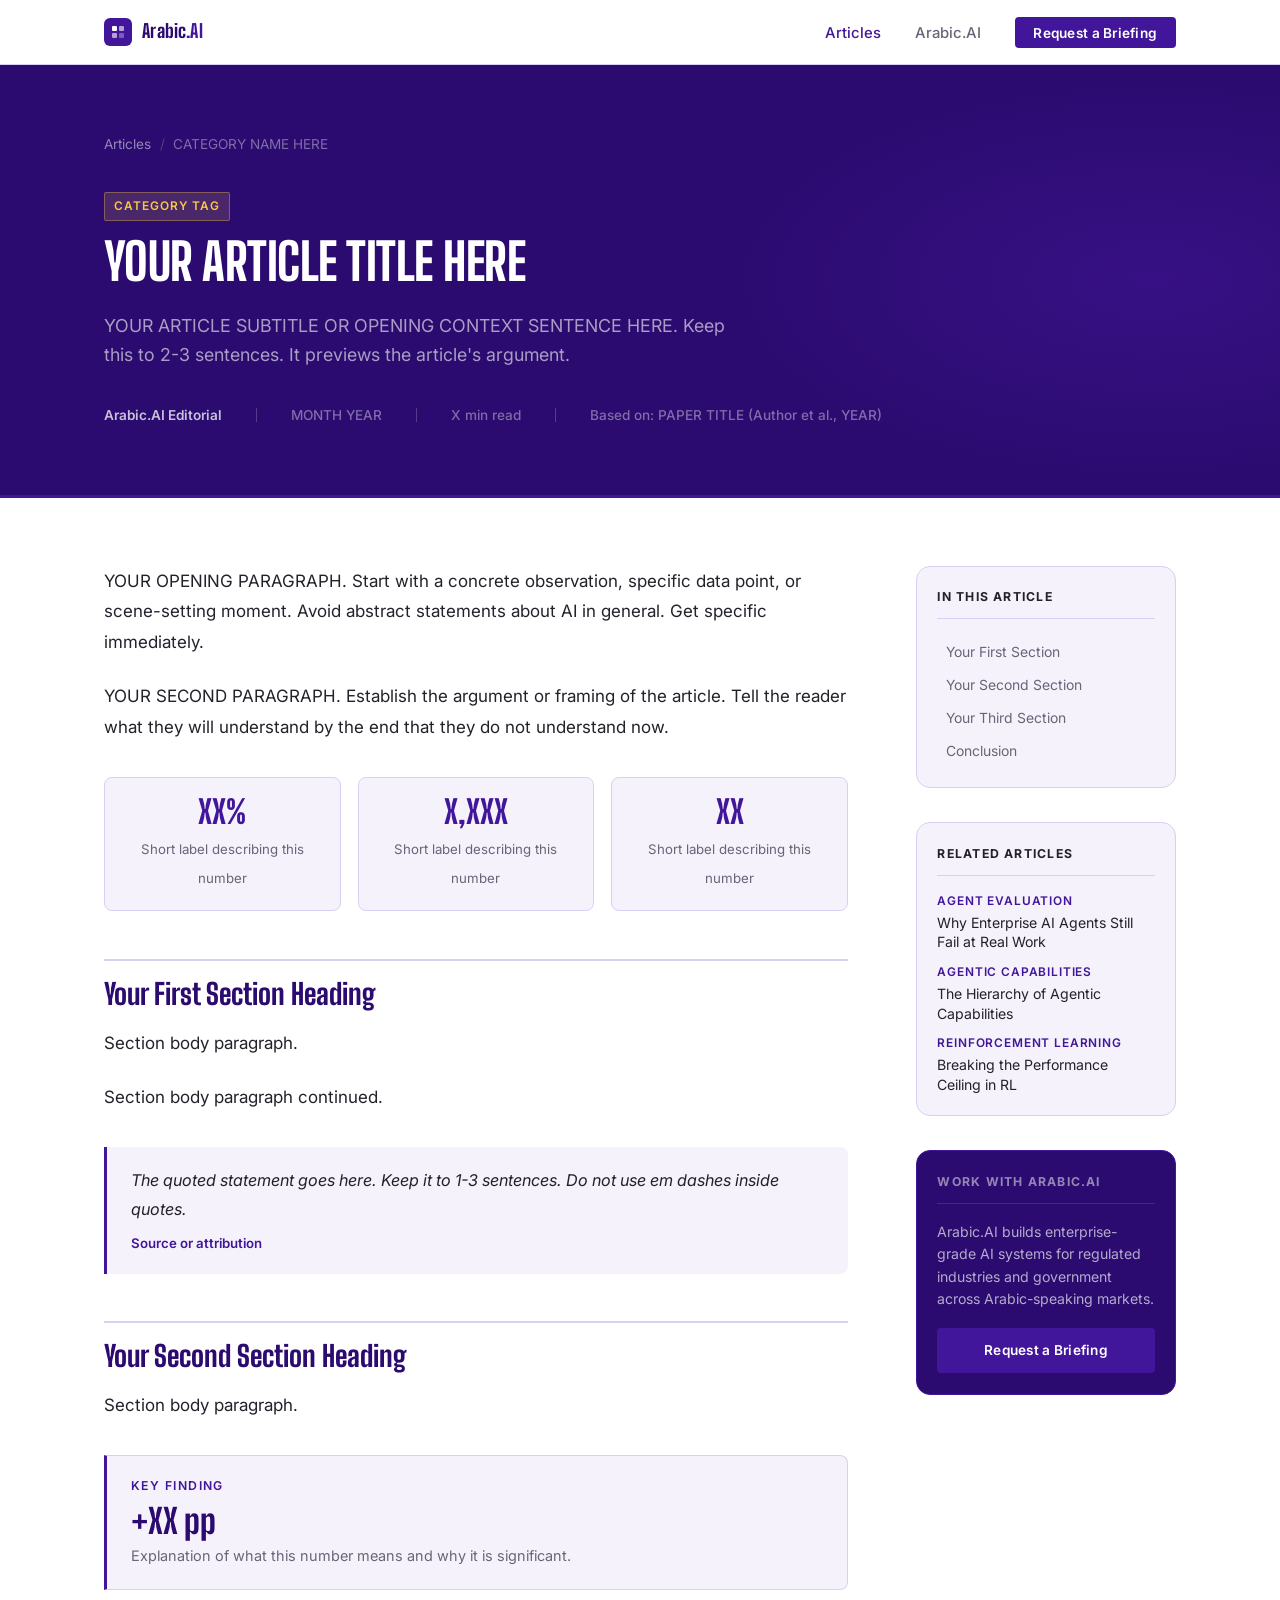
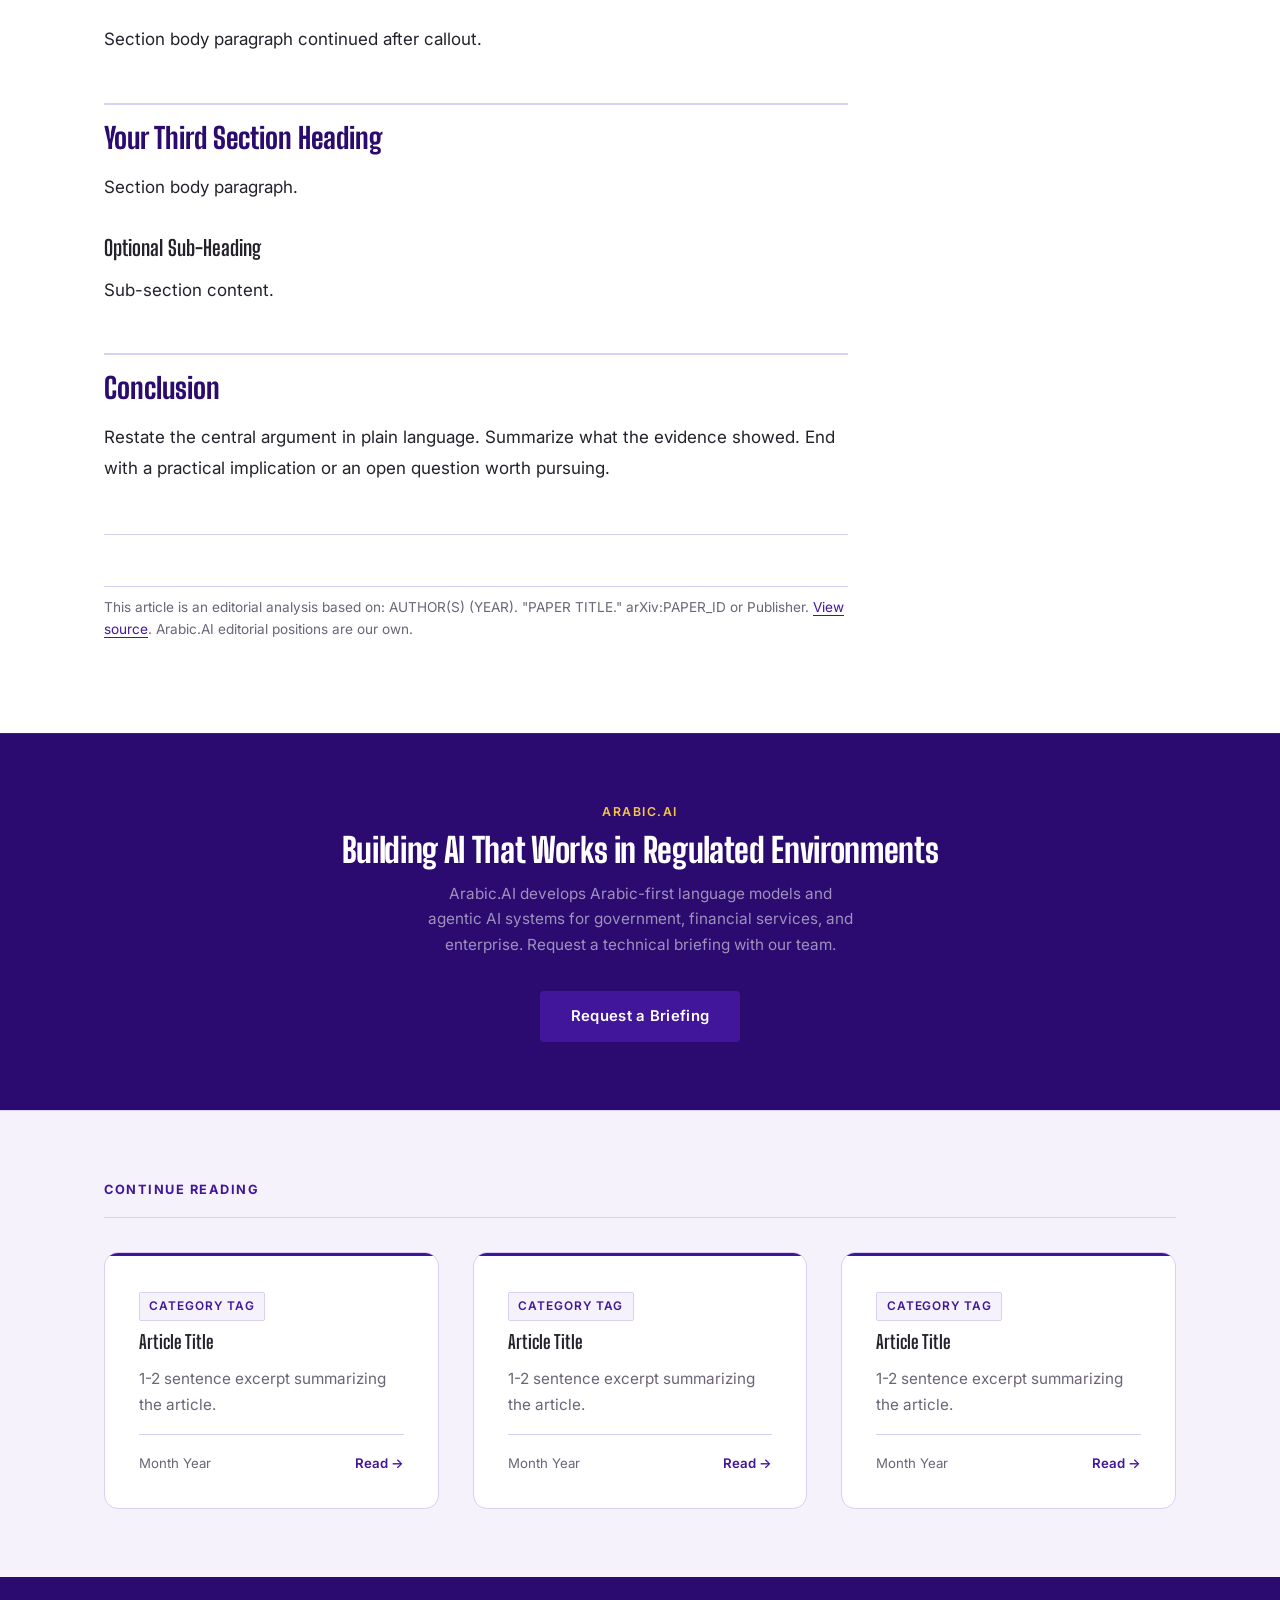
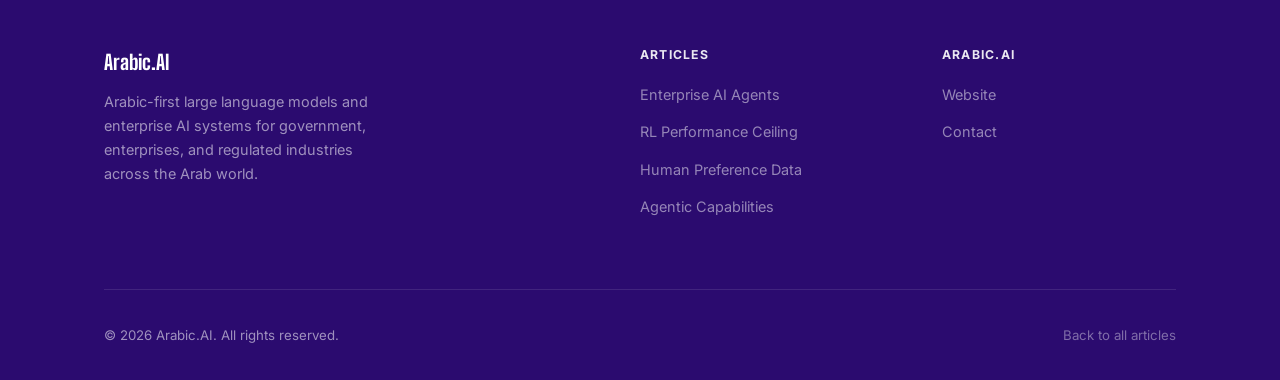
==== articles/_TEMPLATE.html @ 6e2f0822 "Add files via upload" ====
<!DOCTYPE html>
<html lang="en">
<head>
  <meta charset="UTF-8" />
  <meta name="viewport" content="width=device-width, initial-scale=1.0" />

  <!-- ============================================================
    STEP 1: Update these three meta fields for every new article.
    - title: article title + | Arabic.AI
    - description: 1-2 sentence summary (used by search engines)
  ============================================================ -->
  <title>YOUR ARTICLE TITLE HERE | Arabic.AI</title>
  <meta name="description" content="YOUR 1-2 SENTENCE ARTICLE DESCRIPTION HERE." />

  <link rel="preconnect" href="https://fonts.googleapis.com" />
  <link rel="preconnect" href="https://fonts.gstatic.com" crossorigin />
  <link href="https://fonts.googleapis.com/css2?family=Big+Shoulders+Display:wght@400;600;700;800;900&family=Inter:wght@300;400;500;600&display=swap" rel="stylesheet" />

  <!-- Path from articles/ folder to the shared CSS -->
  <link rel="stylesheet" href="../assets/css/style.css" />
</head>
<body>

  <!-- ============================================================
    NAVIGATION — Do not change this block between articles.
    Links back to index.html and to arabic.ai.
  ============================================================ -->
  <nav class="site-nav" role="navigation" aria-label="Main navigation">
    <div class="site-nav__inner">
      <a href="../index.html" class="site-nav__logo" aria-label="Arabic.AI home">
        <div class="site-nav__logo-mark">
          <svg viewBox="0 0 16 16" xmlns="http://www.w3.org/2000/svg" aria-hidden="true">
            <rect x="2" y="2" width="5" height="5" rx="1"/>
            <rect x="9" y="2" width="5" height="5" rx="1" opacity="0.6"/>
            <rect x="2" y="9" width="5" height="5" rx="1" opacity="0.6"/>
            <rect x="9" y="9" width="5" height="5" rx="1" opacity="0.3"/>
          </svg>
        </div>
        <span class="site-nav__logo-text">Arabic<span>.AI</span></span>
      </a>
      <ul class="site-nav__links">
        <li><a href="../index.html" class="active">Articles</a></li>
        <li><a href="https://arabic.ai" target="_blank" rel="noopener">Arabic.AI</a></li>
        <li><a href="mailto:contact@arabic.ai" class="site-nav__cta">Request a Briefing</a></li>
      </ul>
    </div>
  </nav>

  <!-- ============================================================
    ARTICLE HERO — Update all items marked with CHANGE THIS.
    The dark purple header that appears at the top of every article.
  ============================================================ -->
  <header class="article-hero">
    <div class="container article-hero__inner">

      <!-- Breadcrumb: second item = category label (CHANGE THIS) -->
      <nav class="article-hero__breadcrumb" aria-label="Breadcrumb">
        <a href="../index.html">Articles</a>
        <span class="article-hero__breadcrumb-sep">/</span>
        <span>CATEGORY NAME HERE</span>  <!-- e.g. "Agent Evaluation", "LLM Research" -->
      </nav>

      <!-- Category tag (CHANGE THIS) -->
      <div class="article-hero__category">
        <span class="tag" style="background: rgba(247,199,68,0.15); border-color: rgba(247,199,68,0.35); color: var(--accent-gold);">
          CATEGORY TAG
        </span>
      </div>

      <!-- Main title (CHANGE THIS) -->
      <h1 class="article-hero__title display">
        YOUR ARTICLE TITLE HERE
      </h1>

      <!-- One-paragraph subtitle (CHANGE THIS) -->
      <p class="article-hero__subtitle">
        YOUR ARTICLE SUBTITLE OR OPENING CONTEXT SENTENCE HERE.
        Keep this to 2-3 sentences. It previews the article's argument.
      </p>

      <!-- Byline metadata (CHANGE date, read time, source paper) -->
      <div class="article-hero__byline">
        <span class="article-hero__byline-item"><strong>Arabic.AI Editorial</strong></span>
        <div class="article-hero__byline-sep" aria-hidden="true"></div>
        <span class="article-hero__byline-item">MONTH YEAR</span>  <!-- e.g. April 2026 -->
        <div class="article-hero__byline-sep" aria-hidden="true"></div>
        <span class="article-hero__byline-item">X min read</span>
        <div class="article-hero__byline-sep" aria-hidden="true"></div>
        <span class="article-hero__byline-item">Based on: PAPER TITLE (Author et al., YEAR)</span>
      </div>

    </div>
  </header>


  <!-- ============================================================
    ARTICLE LAYOUT — Two-column: main content + sidebar.
    Do not change the wrapper structure.
  ============================================================ -->
  <div class="article-layout">

    <!-- ─────────────────────────────────────────────────────────
      MAIN ARTICLE CONTENT
      Write article body here. Use these elements:
      - <p>          — body paragraph
      - <h2 id="…"> — major section heading (also add to TOC)
      - <h3>         — sub-heading within a section
      - <h4>         — minor label/callout heading
      - <blockquote> — pull quote with <p> and optional <cite>
      - <ul> / <ol>  — lists
      - <hr class="divider"> — visual break between sections
      - .stat-grid   — 3-up key numbers (see example below)
      - .data-callout — single highlighted stat or finding
    ───────────────────────────────────────────────────────── -->
    <main class="article-body" id="article-content">

      <!-- Opening paragraphs (no heading needed before first H2) -->
      <p>
        YOUR OPENING PARAGRAPH. Start with a concrete observation, specific data point,
        or scene-setting moment. Avoid abstract statements about AI in general.
        Get specific immediately.
      </p>

      <p>
        YOUR SECOND PARAGRAPH. Establish the argument or framing of the article.
        Tell the reader what they will understand by the end that they do not
        understand now.
      </p>


      <!-- OPTIONAL: 3-up stat grid at the top of the article -->
      <div class="stat-grid">
        <div class="stat-item">
          <span class="stat-item__value">XX%</span>
          <span class="stat-item__label">Short label describing this number</span>
        </div>
        <div class="stat-item">
          <span class="stat-item__value">X,XXX</span>
          <span class="stat-item__label">Short label describing this number</span>
        </div>
        <div class="stat-item">
          <span class="stat-item__value">XX</span>
          <span class="stat-item__label">Short label describing this number</span>
        </div>
      </div>


      <!-- SECTION 1 — id must match the href in the TOC sidebar -->
      <h2 id="section-one">Your First Section Heading</h2>

      <p>Section body paragraph.</p>
      <p>Section body paragraph continued.</p>

      <!-- OPTIONAL: Pull quote -->
      <blockquote>
        <p>
          The quoted statement goes here. Keep it to 1-3 sentences.
          Do not use em dashes inside quotes.
        </p>
        <cite>Source or attribution</cite>
      </blockquote>


      <!-- SECTION 2 -->
      <h2 id="section-two">Your Second Section Heading</h2>

      <p>Section body paragraph.</p>

      <!-- OPTIONAL: Single highlighted data point -->
      <div class="data-callout">
        <div class="data-callout__label label">Key Finding</div>
        <div class="data-callout__stat">+XX pp</div>
        <p class="data-callout__desc">
          Explanation of what this number means and why it is significant.
        </p>
      </div>

      <p>Section body paragraph continued after callout.</p>


      <!-- SECTION 3 -->
      <h2 id="section-three">Your Third Section Heading</h2>

      <p>Section body paragraph.</p>

      <h3>Optional Sub-Heading</h3>
      <p>Sub-section content.</p>


      <!-- SECTION 4: Conclusion — always include -->
      <h2 id="conclusion">Conclusion</h2>

      <p>
        Restate the central argument in plain language. Summarize what the evidence showed.
        End with a practical implication or an open question worth pursuing.
      </p>

      <!-- Visual divider before source note -->
      <hr class="divider" />

      <!-- Source attribution — required on every article -->
      <p class="source-note">
        This article is an editorial analysis based on: AUTHOR(S) (YEAR). "PAPER TITLE."
        arXiv:PAPER_ID or Publisher.
        <a href="PAPER_URL" target="_blank" rel="noopener">View source</a>.
        Arabic.AI editorial positions are our own.
      </p>

    </main>


    <!-- ─────────────────────────────────────────────────────────
      SIDEBAR
      Update: (1) TOC links, (2) related articles.
      The CTA card does not need to change.
    ───────────────────────────────────────────────────────── -->
    <aside class="article-sidebar" aria-label="Article navigation">

      <!-- TABLE OF CONTENTS
           href values must match the id attributes on your <h2> tags above -->
      <div class="sidebar-card">
        <div class="sidebar-card__title">In This Article</div>
        <ul class="sidebar-toc">
          <li><a href="#section-one">Your First Section</a></li>
          <li><a href="#section-two">Your Second Section</a></li>
          <li><a href="#section-three">Your Third Section</a></li>
          <li><a href="#conclusion">Conclusion</a></li>
          <!-- Add one <li> per <h2> in the article body -->
        </ul>
      </div>

      <!-- RELATED ARTICLES
           Link to 2-3 other articles in the /articles/ folder -->
      <div class="sidebar-card">
        <div class="sidebar-card__title">Related Articles</div>
        <ul class="sidebar-related">
          <li>
            <a href="enterprise-ai-agents-still-fail.html">
              <span class="related-cat">Agent Evaluation</span>
              Why Enterprise AI Agents Still Fail at Real Work
            </a>
          </li>
          <li>
            <a href="hierarchy-of-agentic-capabilities.html">
              <span class="related-cat">Agentic Capabilities</span>
              The Hierarchy of Agentic Capabilities
            </a>
          </li>
          <li>
            <a href="breaking-rl-performance-ceiling.html">
              <span class="related-cat">Reinforcement Learning</span>
              Breaking the Performance Ceiling in RL
            </a>
          </li>
        </ul>
      </div>

      <!-- CTA CARD — Do not change this -->
      <div class="sidebar-card sidebar-cta">
        <div class="sidebar-card__title">Work With Arabic.AI</div>
        <p class="sidebar-cta__body">
          Arabic.AI builds enterprise-grade AI systems for regulated industries and
          government across Arabic-speaking markets.
        </p>
        <a href="mailto:contact@arabic.ai" class="btn btn--primary">Request a Briefing</a>
      </div>

    </aside>

  </div><!-- /.article-layout -->


  <!-- ============================================================
    ARTICLE CTA BAND — Do not change.
  ============================================================ -->
  <section class="article-cta" aria-label="Contact Arabic.AI">
    <div class="container">
      <div class="article-cta__label label">Arabic.AI</div>
      <h2 class="article-cta__title display">Building AI That Works in Regulated Environments</h2>
      <p class="article-cta__body">
        Arabic.AI develops Arabic-first language models and agentic AI systems for
        government, financial services, and enterprise. Request a technical briefing
        with our team.
      </p>
      <a href="mailto:contact@arabic.ai" class="btn btn--primary">Request a Briefing</a>
    </div>
  </section>


  <!-- ============================================================
    RELATED ARTICLES SECTION
    Update the 3 article cards below with neighboring articles.
    Copy the card structure; only change title, tag, href, excerpt.
  ============================================================ -->
  <section class="related-section" aria-label="Related articles">
    <div class="container">
      <div class="section-header">
        <span class="section-header__title">Continue Reading</span>
      </div>
      <div class="related-grid">

        <!-- RELATED CARD 1 -->
        <article class="article-card">
          <div class="article-card__top-bar"></div>
          <div class="article-card__body">
            <div class="article-card__category">
              <span class="tag">CATEGORY TAG</span>
            </div>
            <h3 class="article-card__title" style="font-size: 1.1rem;">
              <a href="FILENAME.html">Article Title</a>
            </h3>
            <p class="article-card__excerpt">
              1-2 sentence excerpt summarizing the article.
            </p>
            <div class="article-card__footer">
              <span class="article-card__meta">Month Year</span>
              <a href="FILENAME.html" class="article-card__read-link">Read &rarr;</a>
            </div>
          </div>
        </article>

        <!-- RELATED CARD 2 -->
        <article class="article-card">
          <div class="article-card__top-bar"></div>
          <div class="article-card__body">
            <div class="article-card__category">
              <span class="tag">CATEGORY TAG</span>
            </div>
            <h3 class="article-card__title" style="font-size: 1.1rem;">
              <a href="FILENAME.html">Article Title</a>
            </h3>
            <p class="article-card__excerpt">
              1-2 sentence excerpt summarizing the article.
            </p>
            <div class="article-card__footer">
              <span class="article-card__meta">Month Year</span>
              <a href="FILENAME.html" class="article-card__read-link">Read &rarr;</a>
            </div>
          </div>
        </article>

        <!-- RELATED CARD 3 -->
        <article class="article-card">
          <div class="article-card__top-bar"></div>
          <div class="article-card__body">
            <div class="article-card__category">
              <span class="tag">CATEGORY TAG</span>
            </div>
            <h3 class="article-card__title" style="font-size: 1.1rem;">
              <a href="FILENAME.html">Article Title</a>
            </h3>
            <p class="article-card__excerpt">
              1-2 sentence excerpt summarizing the article.
            </p>
            <div class="article-card__footer">
              <span class="article-card__meta">Month Year</span>
              <a href="FILENAME.html" class="article-card__read-link">Read &rarr;</a>
            </div>
          </div>
        </article>

      </div>
    </div>
  </section>


  <!-- FOOTER — Do not change -->
  <footer class="site-footer">
    <div class="container">
      <div class="site-footer__grid">
        <div>
          <div class="site-footer__brand-name">Arabic.AI</div>
          <p class="site-footer__brand-desc">
            Arabic-first large language models and enterprise AI systems for government,
            enterprises, and regulated industries across the Arab world.
          </p>
        </div>
        <div>
          <div class="site-footer__col-title">Articles</div>
          <ul class="site-footer__links">
            <!-- Add a link here every time you publish a new article -->
            <li><a href="enterprise-ai-agents-still-fail.html">Enterprise AI Agents</a></li>
            <li><a href="breaking-rl-performance-ceiling.html">RL Performance Ceiling</a></li>
            <li><a href="how-human-preference-data-should-be-collected.html">Human Preference Data</a></li>
            <li><a href="hierarchy-of-agentic-capabilities.html">Agentic Capabilities</a></li>
          </ul>
        </div>
        <div>
          <div class="site-footer__col-title">Arabic.AI</div>
          <ul class="site-footer__links">
            <li><a href="https://arabic.ai" target="_blank" rel="noopener">Website</a></li>
            <li><a href="mailto:contact@arabic.ai">Contact</a></li>
          </ul>
        </div>
      </div>
      <div class="site-footer__bottom">
        <span>&copy; 2026 Arabic.AI. All rights reserved.</span>
        <a href="../index.html">Back to all articles</a>
      </div>
    </div>
  </footer>

</body>
</html>
---- assets/css/style.css ----
/* ============================================================
   Arabic.AI Technical Article Hub — style.css
   Version 1.0
   
   COLOR SYSTEM
   --purple-primary:   #42169A
   --purple-deep:      #2B0B6F
   --lavender-bg:      #F5F2FB
   --lavender-border:  #D9CFF3
   --text-main:        #24212B
   --text-muted:       #6B6478
   --white:            #FFFFFF
   --accent-gold:      #F7C744  (use sparingly)
   ============================================================ */

@import url('https://fonts.googleapis.com/css2?family=Big+Shoulders+Display:wght@400;600;700;800;900&family=Inter:wght@300;400;500;600&display=swap');

/* ── CSS Variables ── */
:root {
  --purple-primary: #42169A;
  --purple-deep:    #2B0B6F;
  --lavender-bg:    #F5F2FB;
  --lavender-border:#D9CFF3;
  --text-main:      #24212B;
  --text-muted:     #6B6478;
  --white:          #FFFFFF;
  --accent-gold:    #F7C744;

  --font-display: 'Big Shoulders Display', 'Big Shoulders', Arial Black, sans-serif;
  --font-body:    'Inter', Arial, sans-serif;

  --max-width:       1140px;
  --article-width:   740px;
  --space-xs:        0.5rem;
  --space-sm:        1rem;
  --space-md:        2rem;
  --space-lg:        4rem;
  --space-xl:        7rem;

  --radius-sm: 4px;
  --radius-md: 8px;
  --radius-lg: 14px;

  --transition: 0.2s ease;
}

/* ── Reset ── */
*, *::before, *::after { box-sizing: border-box; margin: 0; padding: 0; }

html {
  font-size: 17px;
  scroll-behavior: smooth;
  -webkit-text-size-adjust: 100%;
}

body {
  font-family: var(--font-body);
  color: var(--text-main);
  background: var(--white);
  line-height: 1.7;
  min-height: 100vh;
}

img { max-width: 100%; display: block; }
a  { color: inherit; text-decoration: none; }

/* ── Typography Utilities ── */
.display {
  font-family: var(--font-display);
  font-weight: 800;
  line-height: 1.05;
  letter-spacing: -0.01em;
}

.label {
  font-family: var(--font-body);
  font-size: 0.72rem;
  font-weight: 600;
  letter-spacing: 0.12em;
  text-transform: uppercase;
}

/* ── Layout ── */
.container {
  width: 100%;
  max-width: var(--max-width);
  margin: 0 auto;
  padding: 0 var(--space-md);
}

.container--narrow {
  max-width: var(--article-width);
  margin: 0 auto;
  padding: 0 var(--space-md);
}

/* ── NAVIGATION ── */
.site-nav {
  background: var(--white);
  border-bottom: 1px solid var(--lavender-border);
  position: sticky;
  top: 0;
  z-index: 100;
}

.site-nav__inner {
  display: flex;
  align-items: center;
  justify-content: space-between;
  height: 64px;
  max-width: var(--max-width);
  margin: 0 auto;
  padding: 0 var(--space-md);
}

.site-nav__logo {
  display: flex;
  align-items: center;
  gap: 0.6rem;
  text-decoration: none;
}

.site-nav__logo-mark {
  width: 28px;
  height: 28px;
  background: var(--purple-primary);
  border-radius: 6px;
  display: flex;
  align-items: center;
  justify-content: center;
}

.site-nav__logo-mark svg {
  width: 16px;
  height: 16px;
  fill: var(--white);
}

.site-nav__logo-text {
  font-family: var(--font-display);
  font-weight: 800;
  font-size: 1.1rem;
  color: var(--purple-deep);
  letter-spacing: 0.01em;
}

.site-nav__logo-text span {
  color: var(--purple-primary);
}

.site-nav__links {
  display: flex;
  align-items: center;
  gap: var(--space-md);
  list-style: none;
}

.site-nav__links a {
  font-size: 0.875rem;
  font-weight: 500;
  color: var(--text-muted);
  transition: color var(--transition);
}

.site-nav__links a:hover,
.site-nav__links a.active {
  color: var(--purple-primary);
}

.site-nav__cta {
  background: var(--purple-primary);
  color: var(--white) !important;
  padding: 0.45rem 1.1rem;
  border-radius: var(--radius-sm);
  font-weight: 600 !important;
  font-size: 0.8rem !important;
  letter-spacing: 0.02em;
  transition: background var(--transition) !important;
}

.site-nav__cta:hover {
  background: var(--purple-deep) !important;
  color: var(--white) !important;
}

/* ── HOMEPAGE HERO ── */
.hero {
  background: var(--purple-deep);
  padding: var(--space-xl) 0 var(--space-lg);
  border-bottom: 3px solid var(--purple-primary);
  position: relative;
  overflow: hidden;
}

.hero::before {
  content: '';
  position: absolute;
  inset: 0;
  background:
    radial-gradient(ellipse 60% 80% at 80% 50%, rgba(66,22,154,0.45) 0%, transparent 70%),
    radial-gradient(ellipse 40% 60% at 20% 80%, rgba(66,22,154,0.25) 0%, transparent 60%);
  pointer-events: none;
}

.hero__inner {
  position: relative;
  z-index: 1;
}

.hero__tag {
  display: inline-block;
  background: rgba(247,199,68,0.18);
  border: 1px solid rgba(247,199,68,0.4);
  color: var(--accent-gold);
  padding: 0.3rem 0.8rem;
  border-radius: var(--radius-sm);
  margin-bottom: var(--space-md);
}

.hero__title {
  font-size: clamp(2.4rem, 5vw, 3.8rem);
  color: var(--white);
  margin-bottom: 1.2rem;
  max-width: 720px;
}

.hero__subtitle {
  font-size: 1.05rem;
  color: rgba(255,255,255,0.65);
  max-width: 560px;
  line-height: 1.65;
}

.hero__meta {
  margin-top: var(--space-md);
  display: flex;
  align-items: center;
  gap: var(--space-md);
  flex-wrap: wrap;
}

.hero__meta-item {
  color: rgba(255,255,255,0.45);
  font-size: 0.8rem;
  font-weight: 500;
  letter-spacing: 0.05em;
}

.hero__meta-item strong {
  color: rgba(255,255,255,0.75);
}

/* ── ARTICLE GRID (Homepage) ── */
.article-grid-section {
  padding: var(--space-lg) 0;
}

.section-header {
  display: flex;
  align-items: baseline;
  justify-content: space-between;
  margin-bottom: var(--space-md);
  padding-bottom: var(--space-sm);
  border-bottom: 1px solid var(--lavender-border);
}

.section-header__title {
  font-size: 0.75rem;
  font-weight: 700;
  letter-spacing: 0.12em;
  text-transform: uppercase;
  color: var(--purple-primary);
}

.section-header__count {
  font-size: 0.75rem;
  color: var(--text-muted);
}

.article-grid {
  display: grid;
  grid-template-columns: repeat(12, 1fr);
  gap: var(--space-md);
}

/* Featured card (spans 8 cols) */
.article-card--featured {
  grid-column: span 8;
}

/* Side stack (spans 4 cols) */
.article-card--side {
  grid-column: span 4;
}

.article-card {
  background: var(--white);
  border: 1px solid var(--lavender-border);
  border-radius: var(--radius-lg);
  overflow: hidden;
  transition: border-color var(--transition), box-shadow var(--transition);
  display: flex;
  flex-direction: column;
}

.article-card:hover {
  border-color: var(--purple-primary);
  box-shadow: 0 4px 24px rgba(66,22,154,0.1);
}

.article-card__top-bar {
  height: 3px;
  background: var(--purple-primary);
  width: 100%;
}

.article-card__body {
  padding: var(--space-md);
  flex: 1;
  display: flex;
  flex-direction: column;
}

.article-card__category {
  color: var(--purple-primary);
  margin-bottom: 0.6rem;
}

.article-card__title {
  font-family: var(--font-display);
  font-weight: 700;
  color: var(--text-main);
  line-height: 1.2;
  margin-bottom: 0.75rem;
  transition: color var(--transition);
}

.article-card--featured .article-card__title {
  font-size: 1.7rem;
}

.article-card--side .article-card__title {
  font-size: 1.1rem;
}

.article-card:hover .article-card__title {
  color: var(--purple-primary);
}

.article-card__excerpt {
  font-size: 0.9rem;
  color: var(--text-muted);
  line-height: 1.65;
  flex: 1;
  margin-bottom: var(--space-sm);
}

.article-card--side .article-card__excerpt {
  display: none;
}

.article-card__footer {
  display: flex;
  align-items: center;
  justify-content: space-between;
  margin-top: auto;
  padding-top: var(--space-sm);
  border-top: 1px solid var(--lavender-border);
}

.article-card__meta {
  font-size: 0.78rem;
  color: var(--text-muted);
}

.article-card__read-link {
  font-size: 0.78rem;
  font-weight: 600;
  color: var(--purple-primary);
  display: flex;
  align-items: center;
  gap: 0.3rem;
  transition: gap var(--transition);
}

.article-card:hover .article-card__read-link {
  gap: 0.55rem;
}

/* Full-width card row */
.article-card--full {
  grid-column: span 12;
  flex-direction: row;
}

.article-card--full .article-card__top-bar {
  width: 3px;
  height: auto;
  min-height: 100%;
  flex-shrink: 0;
}

.article-card--full .article-card__body {
  flex-direction: row;
  align-items: center;
  gap: var(--space-md);
  padding: 1.4rem var(--space-md);
}

.article-card--full .article-card__content-main {
  flex: 1;
}

.article-card--full .article-card__title {
  font-size: 1.15rem;
  margin-bottom: 0.3rem;
}

.article-card--full .article-card__excerpt {
  margin-bottom: 0;
  font-size: 0.85rem;
}

.article-card--full .article-card__footer {
  padding-top: 0;
  border-top: none;
  flex-direction: column;
  align-items: flex-end;
  flex-shrink: 0;
  gap: 0.5rem;
}

/* ── TAG PILL ── */
.tag {
  display: inline-block;
  background: var(--lavender-bg);
  border: 1px solid var(--lavender-border);
  color: var(--purple-primary);
  font-size: 0.7rem;
  font-weight: 600;
  letter-spacing: 0.08em;
  text-transform: uppercase;
  padding: 0.2rem 0.55rem;
  border-radius: 2px;
}

/* ── HOMEPAGE NEWSLETTER / CTA BANNER ── */
.cta-band {
  background: var(--lavender-bg);
  border-top: 1px solid var(--lavender-border);
  border-bottom: 1px solid var(--lavender-border);
  padding: var(--space-lg) 0;
  text-align: center;
}

.cta-band__label {
  color: var(--purple-primary);
  margin-bottom: 0.6rem;
}

.cta-band__title {
  font-size: clamp(1.5rem, 3vw, 2.2rem);
  color: var(--purple-deep);
  margin-bottom: 0.75rem;
}

.cta-band__body {
  font-size: 0.95rem;
  color: var(--text-muted);
  max-width: 480px;
  margin: 0 auto var(--space-md);
  line-height: 1.65;
}

.btn {
  display: inline-block;
  padding: 0.75rem 1.8rem;
  border-radius: var(--radius-sm);
  font-family: var(--font-body);
  font-size: 0.875rem;
  font-weight: 600;
  cursor: pointer;
  transition: background var(--transition), color var(--transition);
  letter-spacing: 0.02em;
}

.btn--primary {
  background: var(--purple-primary);
  color: var(--white);
}

.btn--primary:hover {
  background: var(--purple-deep);
}

.btn--outline {
  background: transparent;
  color: var(--purple-primary);
  border: 1.5px solid var(--purple-primary);
}

.btn--outline:hover {
  background: var(--purple-primary);
  color: var(--white);
}

/* ── SITE FOOTER ── */
.site-footer {
  background: var(--purple-deep);
  color: rgba(255,255,255,0.55);
  padding: var(--space-lg) 0 var(--space-md);
}

.site-footer__grid {
  display: grid;
  grid-template-columns: 2fr 1fr 1fr;
  gap: var(--space-lg);
  padding-bottom: var(--space-lg);
  border-bottom: 1px solid rgba(255,255,255,0.1);
  margin-bottom: var(--space-md);
}

.site-footer__brand-name {
  font-family: var(--font-display);
  font-weight: 800;
  font-size: 1.2rem;
  color: var(--white);
  margin-bottom: 0.6rem;
}

.site-footer__brand-desc {
  font-size: 0.85rem;
  line-height: 1.65;
  max-width: 280px;
}

.site-footer__col-title {
  color: rgba(255,255,255,0.9);
  font-size: 0.72rem;
  font-weight: 700;
  letter-spacing: 0.1em;
  text-transform: uppercase;
  margin-bottom: 0.8rem;
}

.site-footer__links {
  list-style: none;
  display: flex;
  flex-direction: column;
  gap: 0.5rem;
}

.site-footer__links a {
  font-size: 0.85rem;
  color: rgba(255,255,255,0.5);
  transition: color var(--transition);
}

.site-footer__links a:hover {
  color: var(--white);
}

.site-footer__bottom {
  display: flex;
  align-items: center;
  justify-content: space-between;
  font-size: 0.78rem;
}

.site-footer__bottom a {
  color: rgba(255,255,255,0.4);
  transition: color var(--transition);
}

.site-footer__bottom a:hover {
  color: var(--white);
}

/* ── ARTICLE PAGE ── */
.article-hero {
  background: var(--purple-deep);
  padding: var(--space-lg) 0;
  border-bottom: 3px solid var(--purple-primary);
  position: relative;
  overflow: hidden;
}

.article-hero::before {
  content: '';
  position: absolute;
  inset: 0;
  background: radial-gradient(ellipse 50% 70% at 90% 50%, rgba(66,22,154,0.5) 0%, transparent 70%);
  pointer-events: none;
}

.article-hero__inner {
  position: relative;
  z-index: 1;
}

.article-hero__breadcrumb {
  display: flex;
  align-items: center;
  gap: 0.5rem;
  margin-bottom: var(--space-md);
  font-size: 0.8rem;
  color: rgba(255,255,255,0.4);
}

.article-hero__breadcrumb a {
  color: rgba(255,255,255,0.5);
  transition: color var(--transition);
}

.article-hero__breadcrumb a:hover { color: var(--white); }

.article-hero__breadcrumb-sep {
  color: rgba(255,255,255,0.2);
}

.article-hero__category {
  color: var(--accent-gold);
  margin-bottom: 0.8rem;
}

.article-hero__title {
  font-size: clamp(2rem, 4.5vw, 3rem);
  color: var(--white);
  max-width: 760px;
  margin-bottom: 1.2rem;
  line-height: 1.1;
}

.article-hero__subtitle {
  font-size: 1.05rem;
  color: rgba(255,255,255,0.6);
  max-width: 640px;
  line-height: 1.65;
  margin-bottom: var(--space-md);
}

.article-hero__byline {
  display: flex;
  align-items: center;
  gap: var(--space-md);
  flex-wrap: wrap;
}

.article-hero__byline-item {
  font-size: 0.8rem;
  color: rgba(255,255,255,0.4);
  font-weight: 500;
}

.article-hero__byline-item strong {
  color: rgba(255,255,255,0.75);
  font-weight: 600;
}

.article-hero__byline-sep {
  width: 1px;
  height: 14px;
  background: rgba(255,255,255,0.2);
}

/* ── ARTICLE LAYOUT WRAPPER ── */
.article-layout {
  display: grid;
  grid-template-columns: 1fr 260px;
  gap: var(--space-lg);
  max-width: var(--max-width);
  margin: 0 auto;
  padding: var(--space-lg) var(--space-md);
  align-items: start;
}

/* ── ARTICLE BODY (prose) ── */
.article-body {
  min-width: 0;
}

.article-body p {
  font-size: 1rem;
  line-height: 1.8;
  color: var(--text-main);
  margin-bottom: 1.4rem;
}

.article-body h2 {
  font-family: var(--font-display);
  font-weight: 800;
  font-size: 1.7rem;
  color: var(--purple-deep);
  margin: 2.8rem 0 1rem;
  line-height: 1.15;
  padding-top: 1rem;
  border-top: 2px solid var(--lavender-border);
}

.article-body h3 {
  font-family: var(--font-display);
  font-weight: 700;
  font-size: 1.25rem;
  color: var(--text-main);
  margin: 2rem 0 0.75rem;
  line-height: 1.2;
}

.article-body h4 {
  font-weight: 600;
  font-size: 0.95rem;
  color: var(--purple-primary);
  text-transform: uppercase;
  letter-spacing: 0.08em;
  margin: 1.8rem 0 0.6rem;
}

.article-body ul,
.article-body ol {
  margin: 1rem 0 1.4rem 1.4rem;
}

.article-body li {
  font-size: 1rem;
  line-height: 1.75;
  color: var(--text-main);
  margin-bottom: 0.4rem;
}

.article-body blockquote {
  border-left: 3px solid var(--purple-primary);
  background: var(--lavender-bg);
  padding: 1.1rem 1.4rem;
  margin: 2rem 0;
  border-radius: 0 var(--radius-md) var(--radius-md) 0;
}

.article-body blockquote p {
  margin: 0;
  font-size: 0.95rem;
  color: var(--text-main);
  font-style: italic;
}

.article-body blockquote cite {
  display: block;
  margin-top: 0.5rem;
  font-size: 0.78rem;
  font-style: normal;
  font-weight: 600;
  color: var(--purple-primary);
}

.article-body .data-callout {
  background: var(--lavender-bg);
  border: 1px solid var(--lavender-border);
  border-left: 3px solid var(--purple-primary);
  padding: 1.2rem 1.4rem;
  border-radius: 0 var(--radius-md) var(--radius-md) 0;
  margin: 2rem 0;
}

.article-body .data-callout__label {
  color: var(--purple-primary);
  margin-bottom: 0.4rem;
}

.article-body .data-callout__stat {
  font-family: var(--font-display);
  font-weight: 800;
  font-size: 2rem;
  color: var(--purple-deep);
  line-height: 1;
  margin-bottom: 0.3rem;
}

.article-body .data-callout__desc {
  font-size: 0.85rem;
  color: var(--text-muted);
  margin: 0;
}

.article-body .stat-grid {
  display: grid;
  grid-template-columns: repeat(3, 1fr);
  gap: var(--space-sm);
  margin: 2rem 0;
}

.article-body .stat-item {
  background: var(--lavender-bg);
  border: 1px solid var(--lavender-border);
  padding: 1.1rem;
  border-radius: var(--radius-md);
  text-align: center;
}

.article-body .stat-item__value {
  font-family: var(--font-display);
  font-weight: 800;
  font-size: 1.9rem;
  color: var(--purple-primary);
  display: block;
  line-height: 1;
  margin-bottom: 0.3rem;
}

.article-body .stat-item__label {
  font-size: 0.78rem;
  color: var(--text-muted);
  line-height: 1.4;
}

.article-body .divider {
  border: none;
  border-top: 1px solid var(--lavender-border);
  margin: 3rem 0;
}

/* Article source reference */
.article-body .source-note {
  font-size: 0.8rem;
  color: var(--text-muted);
  border-top: 1px solid var(--lavender-border);
  padding-top: 0.6rem;
  margin-top: 3rem;
  line-height: 1.6;
}

.article-body .source-note a {
  color: var(--purple-primary);
  text-decoration: underline;
  text-underline-offset: 3px;
}

/* ── ARTICLE SIDEBAR ── */
.article-sidebar {
  position: sticky;
  top: 80px;
  display: flex;
  flex-direction: column;
  gap: var(--space-md);
}

.sidebar-card {
  background: var(--lavender-bg);
  border: 1px solid var(--lavender-border);
  border-radius: var(--radius-lg);
  padding: 1.2rem;
}

.sidebar-card__title {
  color: var(--text-main);
  font-size: 0.72rem;
  font-weight: 700;
  letter-spacing: 0.1em;
  text-transform: uppercase;
  margin-bottom: 1rem;
  padding-bottom: 0.6rem;
  border-bottom: 1px solid var(--lavender-border);
}

.sidebar-toc {
  list-style: none;
  display: flex;
  flex-direction: column;
  gap: 0.1rem;
}

.sidebar-toc li a {
  display: block;
  font-size: 0.82rem;
  color: var(--text-muted);
  padding: 0.35rem 0.5rem;
  border-radius: var(--radius-sm);
  transition: background var(--transition), color var(--transition);
  line-height: 1.4;
}

.sidebar-toc li a:hover {
  background: var(--lavender-border);
  color: var(--purple-primary);
}

.sidebar-related {
  list-style: none;
  display: flex;
  flex-direction: column;
  gap: 0.7rem;
}

.sidebar-related li a {
  font-size: 0.83rem;
  color: var(--text-main);
  line-height: 1.4;
  transition: color var(--transition);
  display: block;
}

.sidebar-related li a:hover {
  color: var(--purple-primary);
}

.sidebar-related li a .related-cat {
  display: block;
  font-size: 0.7rem;
  font-weight: 600;
  color: var(--purple-primary);
  letter-spacing: 0.07em;
  text-transform: uppercase;
  margin-bottom: 0.2rem;
}

.sidebar-cta {
  background: var(--purple-deep);
  border-color: var(--purple-primary);
}

.sidebar-cta .sidebar-card__title {
  color: rgba(255,255,255,0.5);
  border-bottom-color: rgba(255,255,255,0.12);
}

.sidebar-cta__body {
  font-size: 0.83rem;
  color: rgba(255,255,255,0.65);
  line-height: 1.6;
  margin-bottom: var(--space-sm);
}

.sidebar-cta .btn {
  width: 100%;
  text-align: center;
  font-size: 0.8rem;
  padding: 0.65rem 1rem;
}

/* ── RELATED ARTICLES SECTION (article page) ── */
.related-section {
  background: var(--lavender-bg);
  border-top: 1px solid var(--lavender-border);
  padding: var(--space-lg) 0;
}

.related-section .section-header {
  margin-bottom: var(--space-md);
}

.related-grid {
  display: grid;
  grid-template-columns: repeat(3, 1fr);
  gap: var(--space-md);
}

/* ── ARTICLE PAGE CTA BAND ── */
.article-cta {
  background: var(--purple-deep);
  padding: var(--space-lg) 0;
  text-align: center;
  border-top: 1px solid rgba(255,255,255,0.08);
}

.article-cta__label {
  color: var(--accent-gold);
  margin-bottom: 0.6rem;
}

.article-cta__title {
  font-size: clamp(1.5rem, 3vw, 2rem);
  color: var(--white);
  margin-bottom: 0.75rem;
}

.article-cta__body {
  font-size: 0.9rem;
  color: rgba(255,255,255,0.55);
  max-width: 440px;
  margin: 0 auto var(--space-md);
  line-height: 1.65;
}

/* ── ABOUT STRIP ── */
.about-strip {
  background: var(--lavender-bg);
  border-top: 1px solid var(--lavender-border);
  border-bottom: 1px solid var(--lavender-border);
  padding: var(--space-md) 0;
}

.about-strip__inner {
  display: flex;
  align-items: center;
  gap: var(--space-md);
}

.about-strip__line {
  width: 32px;
  height: 3px;
  background: var(--purple-primary);
  flex-shrink: 0;
}

.about-strip__text {
  font-size: 0.85rem;
  color: var(--text-muted);
  line-height: 1.5;
}

.about-strip__text strong {
  color: var(--text-main);
}

/* ── RESPONSIVE ── */
@media (max-width: 900px) {
  .article-grid {
    grid-template-columns: 1fr;
  }
  .article-card--featured,
  .article-card--side,
  .article-card--full {
    grid-column: span 1;
  }
  .article-card--full {
    flex-direction: column;
  }
  .article-card--full .article-card__top-bar {
    width: 100%;
    height: 3px;
    min-height: unset;
  }
  .article-card--full .article-card__body {
    flex-direction: column;
    align-items: flex-start;
  }
  .article-card--full .article-card__footer {
    flex-direction: row;
    align-items: center;
    padding-top: var(--space-sm);
    border-top: 1px solid var(--lavender-border);
  }
  .article-card--side .article-card__excerpt {
    display: block;
  }

  .article-layout {
    grid-template-columns: 1fr;
    padding: var(--space-md);
    gap: var(--space-md);
  }

  .article-sidebar {
    position: static;
    order: -1;
  }

  .related-grid {
    grid-template-columns: 1fr;
  }

  .site-footer__grid {
    grid-template-columns: 1fr 1fr;
  }
}

@media (max-width: 640px) {
  html { font-size: 16px; }

  .hero {
    padding: var(--space-lg) 0 var(--space-md);
  }

  .site-nav__links {
    display: none;
  }

  .article-body .stat-grid {
    grid-template-columns: 1fr 1fr;
  }

  .site-footer__grid {
    grid-template-columns: 1fr;
    gap: var(--space-md);
  }
}
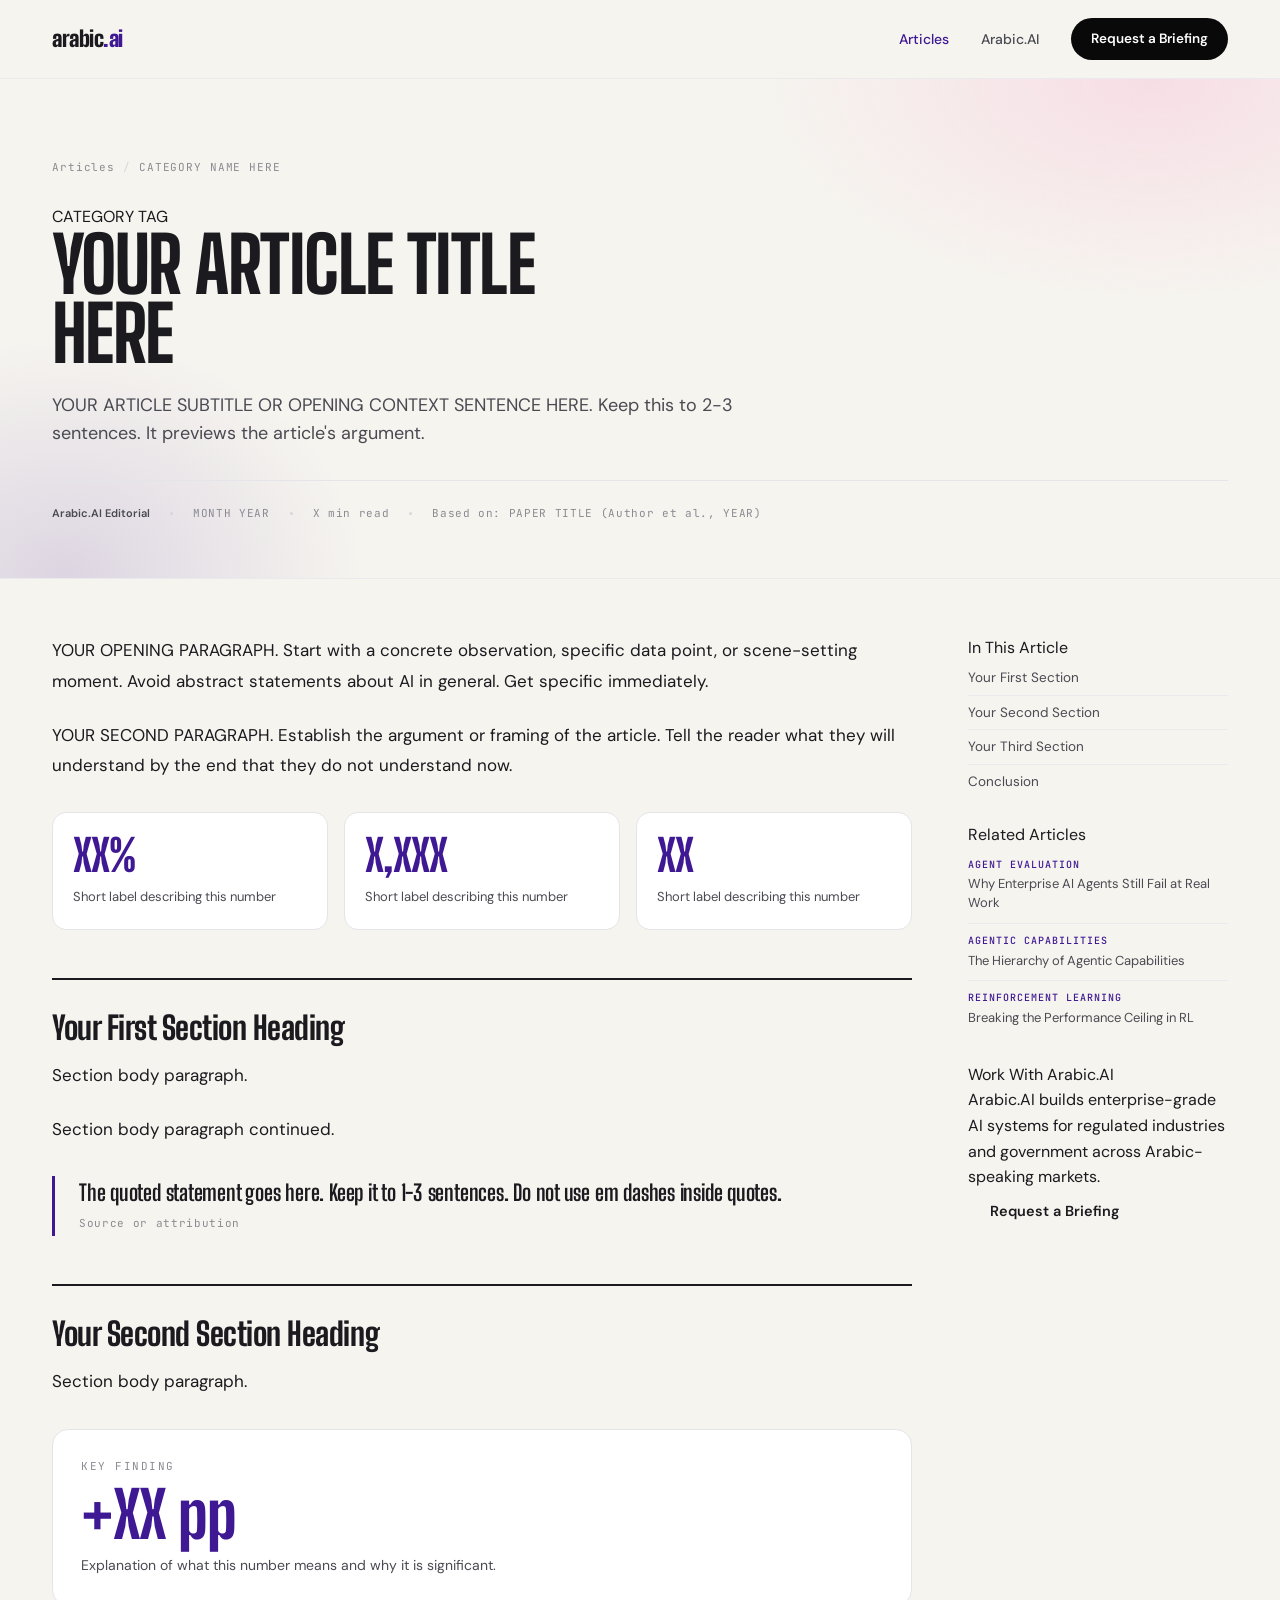
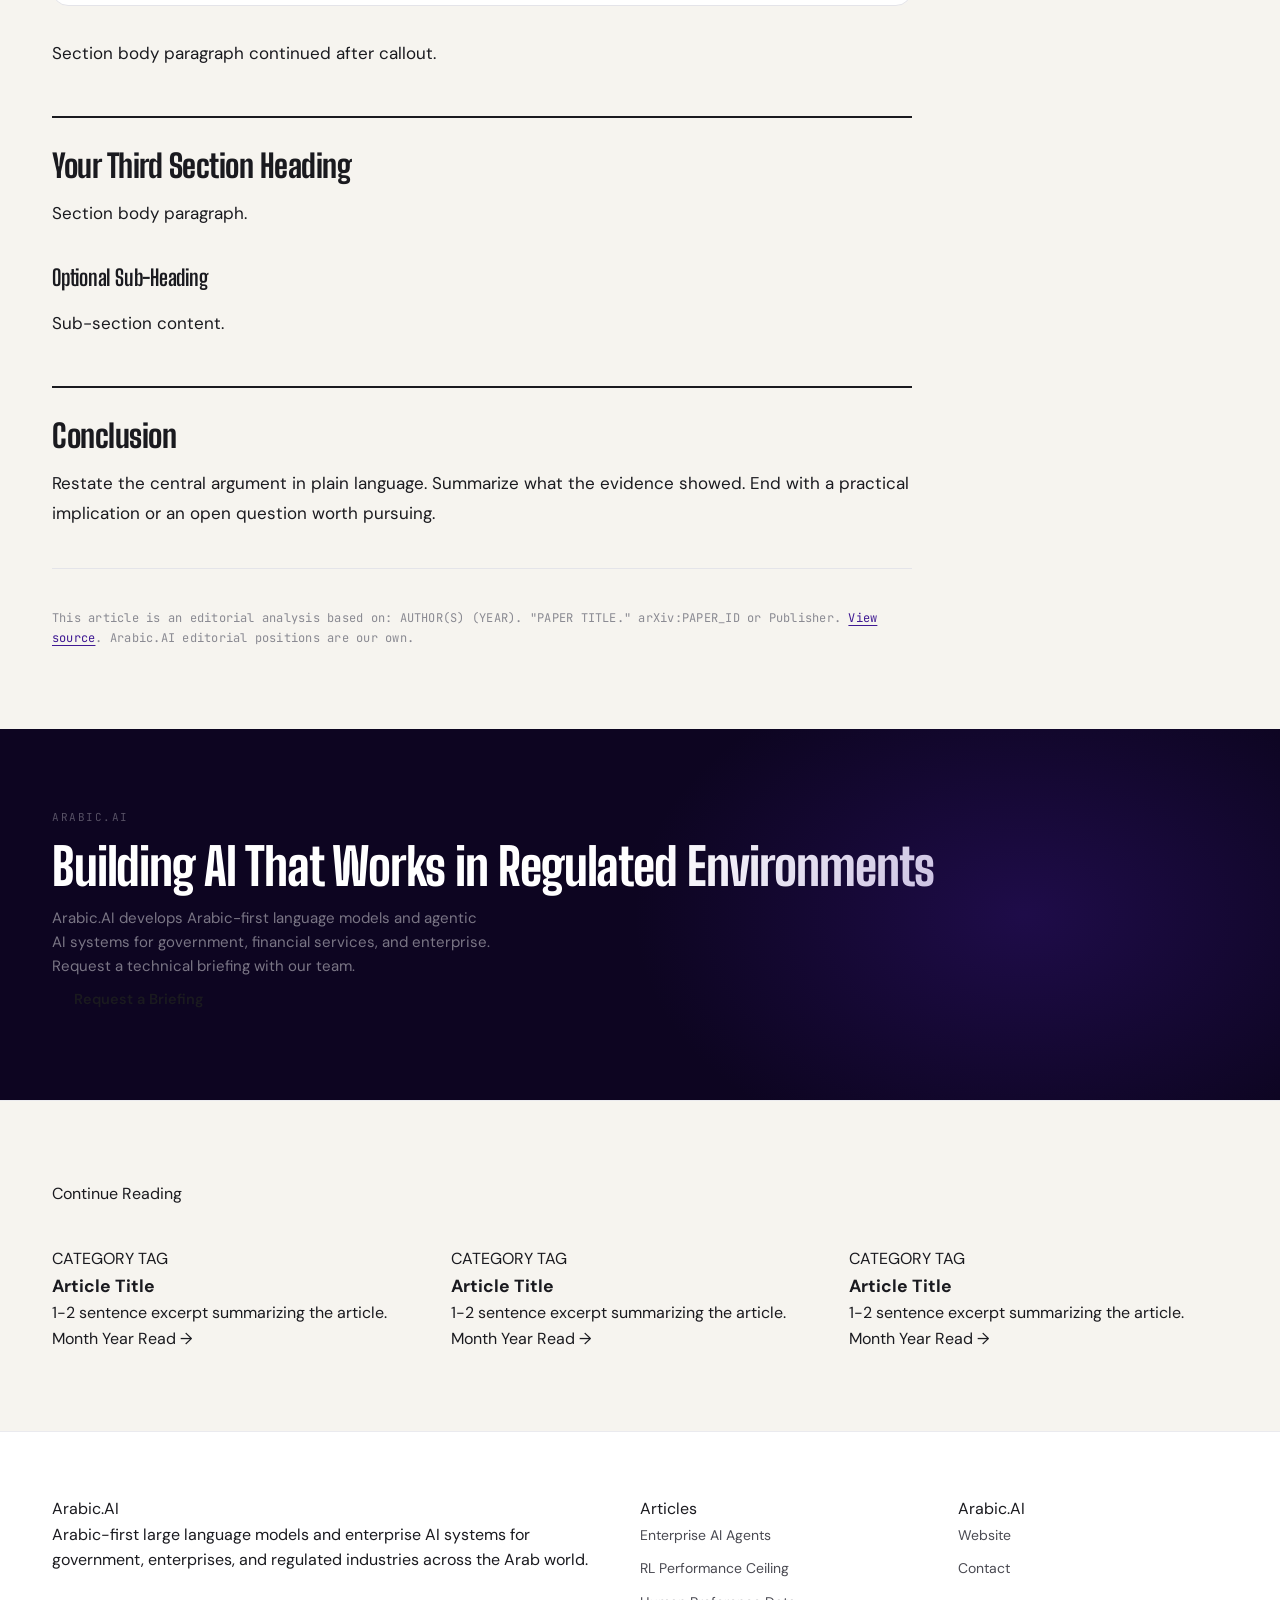
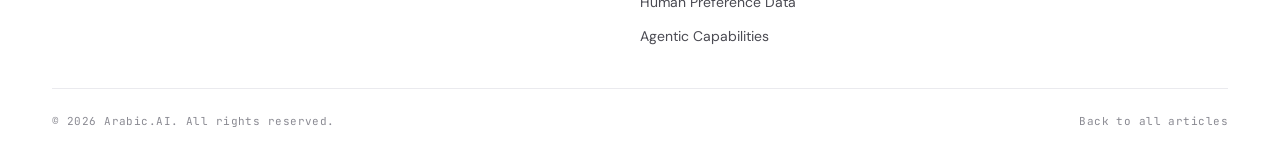
==== commit 0b923ea6: "Commit 1" ====
--- a/articles/_TEMPLATE.html
+++ b/articles/_TEMPLATE.html
@@ -14,7 +14,7 @@
 
   <link rel="preconnect" href="https://fonts.googleapis.com" />
   <link rel="preconnect" href="https://fonts.gstatic.com" crossorigin />
-  <link href="https://fonts.googleapis.com/css2?family=Big+Shoulders+Display:wght@400;600;700;800;900&family=Inter:wght@300;400;500;600&display=swap" rel="stylesheet" />
+  <link href="https://fonts.googleapis.com/css2?family=Alexandria:wght@400;500;600;700;800&family=Big+Shoulders+Display:wght@600;700;800;900&family=DM+Sans:wght@400;500;600;700&family=JetBrains+Mono:wght@400;500&display=swap" rel="stylesheet" />
 
   <!-- Path from articles/ folder to the shared CSS -->
   <link rel="stylesheet" href="../assets/css/style.css" />
@@ -27,16 +27,8 @@
   ============================================================ -->
   <nav class="site-nav" role="navigation" aria-label="Main navigation">
     <div class="site-nav__inner">
-      <a href="../index.html" class="site-nav__logo" aria-label="Arabic.AI home">
-        <div class="site-nav__logo-mark">
-          <svg viewBox="0 0 16 16" xmlns="http://www.w3.org/2000/svg" aria-hidden="true">
-            <rect x="2" y="2" width="5" height="5" rx="1"/>
-            <rect x="9" y="2" width="5" height="5" rx="1" opacity="0.6"/>
-            <rect x="2" y="9" width="5" height="5" rx="1" opacity="0.6"/>
-            <rect x="9" y="9" width="5" height="5" rx="1" opacity="0.3"/>
-          </svg>
-        </div>
-        <span class="site-nav__logo-text">Arabic<span>.AI</span></span>
+            <a href="../index.html" class="site-nav__logo" aria-label="Arabic.AI home">
+        <span class="site-nav__wordmark">arabic<span class="accent">.ai</span></span>
       </a>
       <ul class="site-nav__links">
         <li><a href="../index.html" class="active">Articles</a></li>
@@ -62,7 +54,7 @@
 
       <!-- Category tag (CHANGE THIS) -->
       <div class="article-hero__category">
-        <span class="tag" style="background: rgba(247,199,68,0.15); border-color: rgba(247,199,68,0.35); color: var(--accent-gold);">
+        
           CATEGORY TAG
         </span>
       </div>
--- a/assets/css/style.css
+++ b/assets/css/style.css
@@ -1,1084 +1,1031 @@
 /* ============================================================
-   Arabic.AI Technical Article Hub — style.css
-   Version 1.0
-   
-   COLOR SYSTEM
-   --purple-primary:   #42169A
-   --purple-deep:      #2B0B6F
-   --lavender-bg:      #F5F2FB
-   --lavender-border:  #D9CFF3
-   --text-main:        #24212B
-   --text-muted:       #6B6478
-   --white:            #FFFFFF
-   --accent-gold:      #F7C744  (use sparingly)
+   Arabic.AI Technical Article Hub — style.css v3
+   Built strictly on the official Arabic.AI brand system.
+   Fonts: Big Shoulders Display (display), DM Sans (body),
+          JetBrains Mono (mono), Alexandria (arabic)
+   Canvas: cream (#f6f4ef) for marketing pages
+   Dark sections: cosmic (#0D0521)
+   Hero bloom: blush radial + purple radial
+   Buttons: pill-shaped, 999px radius
    ============================================================ */
 
-@import url('https://fonts.googleapis.com/css2?family=Big+Shoulders+Display:wght@400;600;700;800;900&family=Inter:wght@300;400;500;600&display=swap');
-
-/* ── CSS Variables ── */
+@import url('https://fonts.googleapis.com/css2?family=Alexandria:wght@400;500;600;700;800&family=Big+Shoulders+Display:wght@600;700;800;900&family=DM+Sans:wght@400;500;600;700&family=JetBrains+Mono:wght@400;500&display=swap');
+
+/* ── Brand tokens ── */
 :root {
-  --purple-primary: #42169A;
-  --purple-deep:    #2B0B6F;
-  --lavender-bg:    #F5F2FB;
-  --lavender-border:#D9CFF3;
-  --text-main:      #24212B;
-  --text-muted:     #6B6478;
-  --white:          #FFFFFF;
-  --accent-gold:    #F7C744;
-
-  --font-display: 'Big Shoulders Display', 'Big Shoulders', Arial Black, sans-serif;
-  --font-body:    'Inter', Arial, sans-serif;
-
-  --max-width:       1140px;
-  --article-width:   740px;
-  --space-xs:        0.5rem;
-  --space-sm:        1rem;
-  --space-md:        2rem;
-  --space-lg:        4rem;
-  --space-xl:        7rem;
-
-  --radius-sm: 4px;
-  --radius-md: 8px;
-  --radius-lg: 14px;
-
-  --transition: 0.2s ease;
+  --purple:      #3F1993;
+  --purple-deep: #2a0f66;
+  --purple-soft: #ede7f8;
+  --lilac:       #C9A4F5;
+  --blush:       #F8C8DC;
+  --blush-soft:  #fdf0f4;
+  --charcoal:    #09090A;
+  --ink:         #1a1a1f;
+  --gray-700:    #4a4a52;
+  --gray-500:    #8a8a92;
+  --gray-300:    #d6d6dc;
+  --gray-200:    #e4e4e9;
+  --gray-100:    #eaeaee;
+  --gray-50:     #f2f2f5;
+  --cream:       #f6f4ef;
+  --cream-2:     #efece4;
+  --paper:       #ffffff;
+  --cosmic:      #0D0521;
+  --cosmic-2:    #170833;
+
+  --display: "Big Shoulders Display", Impact, "Arial Black", sans-serif;
+  --sans:    "DM Sans", -apple-system, BlinkMacSystemFont, Helvetica, Arial, sans-serif;
+  --mono:    "JetBrains Mono", ui-monospace, Menlo, monospace;
+  --arabic:  "Alexandria", -apple-system, sans-serif;
+  --ease:    cubic-bezier(.2,.7,.2,1);
+  --container: 1240px;
 }
 
 /* ── Reset ── */
 *, *::before, *::after { box-sizing: border-box; margin: 0; padding: 0; }
-
-html {
-  font-size: 17px;
-  scroll-behavior: smooth;
-  -webkit-text-size-adjust: 100%;
-}
-
+html { scroll-behavior: smooth; font-size: 16px; }
 body {
-  font-family: var(--font-body);
-  color: var(--text-main);
-  background: var(--white);
-  line-height: 1.7;
-  min-height: 100vh;
-}
-
-img { max-width: 100%; display: block; }
-a  { color: inherit; text-decoration: none; }
-
-/* ── Typography Utilities ── */
-.display {
-  font-family: var(--font-display);
-  font-weight: 800;
-  line-height: 1.05;
-  letter-spacing: -0.01em;
-}
-
-.label {
-  font-family: var(--font-body);
-  font-size: 0.72rem;
-  font-weight: 600;
-  letter-spacing: 0.12em;
-  text-transform: uppercase;
-}
+  font-family: var(--sans);
+  font-size: 16px;
+  line-height: 1.6;
+  color: var(--ink);
+  background: var(--cream);
+  -webkit-font-smoothing: antialiased;
+  -moz-osx-font-smoothing: grayscale;
+}
+a { color: inherit; text-decoration: none; }
+img { display: block; max-width: 100%; }
 
 /* ── Layout ── */
 .container {
   width: 100%;
-  max-width: var(--max-width);
+  max-width: var(--container);
   margin: 0 auto;
-  padding: 0 var(--space-md);
-}
-
-.container--narrow {
-  max-width: var(--article-width);
-  margin: 0 auto;
-  padding: 0 var(--space-md);
+  padding: 0 32px;
 }
 
 /* ── NAVIGATION ── */
 .site-nav {
-  background: var(--white);
-  border-bottom: 1px solid var(--lavender-border);
   position: sticky;
   top: 0;
-  z-index: 100;
+  z-index: 50;
+  background: color-mix(in srgb, var(--cream) 85%, transparent);
+  backdrop-filter: blur(12px);
+  -webkit-backdrop-filter: blur(12px);
+  border-bottom: 1px solid var(--gray-100);
 }
 
 .site-nav__inner {
   display: flex;
   align-items: center;
   justify-content: space-between;
-  height: 64px;
-  max-width: var(--max-width);
+  padding: 18px 32px;
+  max-width: var(--container);
   margin: 0 auto;
-  padding: 0 var(--space-md);
 }
 
 .site-nav__logo {
-  display: flex;
-  align-items: center;
-  gap: 0.6rem;
-  text-decoration: none;
-}
-
-.site-nav__logo-mark {
-  width: 28px;
-  height: 28px;
-  background: var(--purple-primary);
-  border-radius: 6px;
-  display: flex;
-  align-items: center;
-  justify-content: center;
-}
-
-.site-nav__logo-mark svg {
-  width: 16px;
-  height: 16px;
-  fill: var(--white);
-}
-
-.site-nav__logo-text {
-  font-family: var(--font-display);
-  font-weight: 800;
-  font-size: 1.1rem;
-  color: var(--purple-deep);
-  letter-spacing: 0.01em;
-}
-
-.site-nav__logo-text span {
-  color: var(--purple-primary);
-}
+  display: inline-flex;
+  align-items: center;
+  gap: 10px;
+}
+
+/* Wordmark text fallback (before SVG logo is added) */
+.site-nav__wordmark {
+  font-family: var(--display);
+  font-weight: 900;
+  font-size: 22px;
+  letter-spacing: -0.02em;
+  color: var(--ink);
+  line-height: 1;
+}
+.site-nav__wordmark .accent { color: var(--purple); }
 
 .site-nav__links {
   display: flex;
   align-items: center;
-  gap: var(--space-md);
+  gap: 32px;
   list-style: none;
 }
 
 .site-nav__links a {
-  font-size: 0.875rem;
+  font-size: 14px;
   font-weight: 500;
-  color: var(--text-muted);
-  transition: color var(--transition);
-}
-
-.site-nav__links a:hover,
-.site-nav__links a.active {
-  color: var(--purple-primary);
-}
+  color: var(--gray-700);
+  transition: color .2s var(--ease);
+}
+.site-nav__links a:hover { color: var(--ink); }
+.site-nav__links a.active { color: var(--purple); }
 
 .site-nav__cta {
-  background: var(--purple-primary);
-  color: var(--white) !important;
-  padding: 0.45rem 1.1rem;
-  border-radius: var(--radius-sm);
+  display: inline-flex;
+  align-items: center;
+  gap: 8px;
+  padding: 10px 20px;
+  background: var(--charcoal);
+  color: #fff !important;
+  border-radius: 999px;
+  font-size: 13.5px !important;
   font-weight: 600 !important;
-  font-size: 0.8rem !important;
-  letter-spacing: 0.02em;
-  transition: background var(--transition) !important;
-}
-
-.site-nav__cta:hover {
-  background: var(--purple-deep) !important;
-  color: var(--white) !important;
-}
+  transition: background .2s var(--ease) !important;
+}
+.site-nav__cta:hover { background: var(--purple) !important; }
 
 /* ── HOMEPAGE HERO ── */
 .hero {
-  background: var(--purple-deep);
-  padding: var(--space-xl) 0 var(--space-lg);
-  border-bottom: 3px solid var(--purple-primary);
   position: relative;
   overflow: hidden;
+  padding: 96px 0 72px;
+  border-bottom: 1px solid var(--gray-100);
 }
 
 .hero::before {
-  content: '';
+  content: "";
   position: absolute;
   inset: 0;
   background:
-    radial-gradient(ellipse 60% 80% at 80% 50%, rgba(66,22,154,0.45) 0%, transparent 70%),
-    radial-gradient(ellipse 40% 60% at 20% 80%, rgba(66,22,154,0.25) 0%, transparent 60%);
+    radial-gradient(ellipse 900px 500px at 85% 10%, color-mix(in srgb, var(--blush) 60%, transparent), transparent 60%),
+    radial-gradient(ellipse 700px 400px at 10% 90%, color-mix(in srgb, var(--purple) 18%, transparent), transparent 60%);
   pointer-events: none;
 }
 
-.hero__inner {
-  position: relative;
-  z-index: 1;
-}
-
-.hero__tag {
-  display: inline-block;
-  background: rgba(247,199,68,0.18);
-  border: 1px solid rgba(247,199,68,0.4);
-  color: var(--accent-gold);
-  padding: 0.3rem 0.8rem;
-  border-radius: var(--radius-sm);
-  margin-bottom: var(--space-md);
+.hero__inner { position: relative; z-index: 1; }
+
+.hero__eyebrow {
+  display: inline-flex;
+  align-items: center;
+  gap: 10px;
+  padding: 6px 14px;
+  border-radius: 999px;
+  background: color-mix(in srgb, var(--purple) 8%, var(--paper));
+  border: 1px solid color-mix(in srgb, var(--purple) 20%, transparent);
+  font-family: var(--mono);
+  font-size: 11px;
+  font-weight: 500;
+  letter-spacing: 0.12em;
+  text-transform: uppercase;
+  color: var(--purple);
+  margin-bottom: 28px;
+}
+
+.hero__eyebrow .pulse {
+  width: 6px; height: 6px;
+  border-radius: 999px;
+  background: var(--purple);
+  animation: pulse 2.2s var(--ease) infinite;
+  flex-shrink: 0;
+}
+
+@keyframes pulse {
+  0%   { box-shadow: 0 0 0 0 color-mix(in srgb, var(--purple) 60%, transparent); }
+  70%  { box-shadow: 0 0 0 8px color-mix(in srgb, var(--purple) 0%, transparent); }
+  100% { box-shadow: 0 0 0 0 color-mix(in srgb, var(--purple) 0%, transparent); }
 }
 
 .hero__title {
-  font-size: clamp(2.4rem, 5vw, 3.8rem);
-  color: var(--white);
-  margin-bottom: 1.2rem;
-  max-width: 720px;
-}
-
-.hero__subtitle {
-  font-size: 1.05rem;
-  color: rgba(255,255,255,0.65);
-  max-width: 560px;
-  line-height: 1.65;
-}
-
-.hero__meta {
-  margin-top: var(--space-md);
+  font-family: var(--display);
+  font-weight: 800;
+  font-size: clamp(56px, 9vw, 120px);
+  line-height: 0.88;
+  letter-spacing: -0.02em;
+  color: var(--ink);
+  margin-bottom: 32px;
+}
+.hero__title .accent { color: var(--purple); }
+
+.hero__lead {
+  max-width: 640px;
+  font-size: 18px;
+  line-height: 1.55;
+  color: var(--gray-700);
+  margin-bottom: 40px;
+  font-weight: 400;
+}
+
+.hero__actions {
   display: flex;
   align-items: center;
-  gap: var(--space-md);
+  gap: 12px;
   flex-wrap: wrap;
-}
-
-.hero__meta-item {
-  color: rgba(255,255,255,0.45);
-  font-size: 0.8rem;
-  font-weight: 500;
-  letter-spacing: 0.05em;
-}
-
-.hero__meta-item strong {
-  color: rgba(255,255,255,0.75);
-}
-
-/* ── ARTICLE GRID (Homepage) ── */
-.article-grid-section {
-  padding: var(--space-lg) 0;
-}
-
-.section-header {
+  margin-bottom: 56px;
+}
+
+/* Stats strip */
+.hero__stats {
+  display: grid;
+  grid-template-columns: repeat(4, 1fr);
+  gap: 32px;
+  padding-top: 40px;
+  border-top: 1px solid var(--gray-200);
+}
+
+.hero__stat-num {
+  font-family: var(--display);
+  font-weight: 800;
+  font-size: 48px;
+  line-height: 1;
+  color: var(--purple);
+  margin-bottom: 6px;
+  letter-spacing: -0.02em;
+  display: block;
+}
+
+.hero__stat-label {
+  font-size: 13px;
+  color: var(--gray-700);
+}
+
+/* ── BUTTONS ── */
+.btn {
+  display: inline-flex;
+  align-items: center;
+  gap: 8px;
+  padding: 12px 22px;
+  border-radius: 999px;
+  font: 600 14.5px var(--sans);
+  cursor: pointer;
+  text-decoration: none;
+  transition: background .2s var(--ease), border-color .2s var(--ease), color .2s var(--ease);
+  border: 0;
+}
+.btn-primary { background: var(--charcoal); color: #fff; }
+.btn-primary:hover { background: var(--purple); }
+.btn-ghost { background: transparent; color: var(--ink); border: 1px solid var(--gray-300); }
+.btn-ghost:hover { border-color: var(--ink); }
+.btn-purple { background: var(--purple); color: #fff; }
+.btn-purple:hover { background: var(--purple-deep); }
+.btn-white { background: var(--paper); color: var(--ink); }
+.btn-white:hover { background: var(--cream); }
+.btn-lg { padding: 14px 28px; font-size: 15.5px; }
+
+/* ── ABOUT STRIP ── */
+.about-strip {
+  background: var(--paper);
+  border-bottom: 1px solid var(--gray-100);
+  padding: 20px 0;
+}
+
+.about-strip__inner {
   display: flex;
-  align-items: baseline;
-  justify-content: space-between;
-  margin-bottom: var(--space-md);
-  padding-bottom: var(--space-sm);
-  border-bottom: 1px solid var(--lavender-border);
-}
-
-.section-header__title {
-  font-size: 0.75rem;
-  font-weight: 700;
-  letter-spacing: 0.12em;
-  text-transform: uppercase;
-  color: var(--purple-primary);
-}
-
-.section-header__count {
-  font-size: 0.75rem;
-  color: var(--text-muted);
-}
-
+  align-items: center;
+  gap: 20px;
+}
+
+.about-strip__index {
+  font-family: var(--mono);
+  font-size: 11px;
+  letter-spacing: 0.14em;
+  text-transform: uppercase;
+  color: var(--purple);
+  padding-top: 14px;
+  border-top: 2px solid var(--purple);
+  flex-shrink: 0;
+  align-self: flex-start;
+}
+
+.about-strip__text {
+  font-size: 14px;
+  color: var(--gray-700);
+  line-height: 1.55;
+  max-width: 72ch;
+}
+.about-strip__text strong { color: var(--ink); font-weight: 600; }
+
+/* ── ARTICLE INDEX SECTION ── */
+.article-index {
+  padding: 80px 0;
+  border-bottom: 1px solid var(--gray-100);
+}
+
+.sec-head {
+  display: grid;
+  grid-template-columns: 160px 1fr;
+  gap: 48px;
+  align-items: start;
+  margin-bottom: 56px;
+}
+
+.sec-index {
+  font-family: var(--mono);
+  font-size: 12px;
+  letter-spacing: 0.14em;
+  text-transform: uppercase;
+  color: var(--purple);
+  padding-top: 16px;
+  border-top: 2px solid var(--purple);
+}
+
+.sec-title {
+  font-family: var(--display);
+  font-weight: 800;
+  font-size: clamp(36px, 5vw, 64px);
+  line-height: 0.92;
+  letter-spacing: -0.015em;
+  color: var(--ink);
+  margin-bottom: 16px;
+}
+.sec-title .accent { color: var(--purple); }
+
+.sec-lead {
+  font-size: 17px;
+  line-height: 1.55;
+  color: var(--gray-700);
+  max-width: 60ch;
+}
+
+/* ── ARTICLE CARDS ── */
 .article-grid {
   display: grid;
   grid-template-columns: repeat(12, 1fr);
-  gap: var(--space-md);
-}
-
-/* Featured card (spans 8 cols) */
-.article-card--featured {
-  grid-column: span 8;
-}
-
-/* Side stack (spans 4 cols) */
-.article-card--side {
-  grid-column: span 4;
-}
-
-.article-card {
-  background: var(--white);
-  border: 1px solid var(--lavender-border);
-  border-radius: var(--radius-lg);
+  gap: 20px;
+}
+
+.card {
+  background: var(--paper);
+  border: 1px solid var(--gray-200);
+  border-radius: 16px;
   overflow: hidden;
-  transition: border-color var(--transition), box-shadow var(--transition);
+  transition: border-color .2s var(--ease), box-shadow .2s var(--ease);
   display: flex;
   flex-direction: column;
 }
 
-.article-card:hover {
-  border-color: var(--purple-primary);
-  box-shadow: 0 4px 24px rgba(66,22,154,0.1);
-}
-
-.article-card__top-bar {
-  height: 3px;
-  background: var(--purple-primary);
-  width: 100%;
-}
-
-.article-card__body {
-  padding: var(--space-md);
+.card:hover {
+  border-color: color-mix(in srgb, var(--purple) 40%, var(--gray-200));
+  box-shadow: 0 4px 24px color-mix(in srgb, var(--purple) 8%, transparent);
+}
+
+.card--featured { grid-column: span 8; }
+.card--side { grid-column: span 4; }
+.card--wide { grid-column: span 12; flex-direction: row; }
+
+.card__body { padding: 28px; flex: 1; display: flex; flex-direction: column; }
+
+.card--wide .card__body {
+  flex-direction: row;
+  align-items: center;
+  gap: 32px;
+  padding: 24px 28px;
+}
+.card--wide .card__content { flex: 1; }
+.card--wide .card__action { flex-shrink: 0; }
+
+/* Category mono label */
+.card__cat {
+  font-family: var(--mono);
+  font-size: 11px;
+  letter-spacing: 0.14em;
+  text-transform: uppercase;
+  color: var(--purple);
+  margin-bottom: 12px;
+  display: block;
+}
+
+.card__title {
+  font-family: var(--display);
+  font-weight: 700;
+  color: var(--ink);
+  line-height: 1.05;
+  letter-spacing: -0.015em;
+  margin-bottom: 12px;
+  transition: color .2s var(--ease);
+  display: block;
+}
+
+.card:hover .card__title { color: var(--purple); }
+
+.card--featured .card__title { font-size: clamp(22px, 2.5vw, 30px); }
+.card--side .card__title { font-size: 18px; }
+.card--wide .card__title { font-size: 20px; margin-bottom: 8px; }
+
+.card__excerpt {
+  font-size: 14.5px;
+  color: var(--gray-700);
+  line-height: 1.6;
   flex: 1;
+  margin-bottom: 20px;
+}
+
+.card--side .card__excerpt { display: none; }
+
+.card__footer {
   display: flex;
-  flex-direction: column;
-}
-
-.article-card__category {
-  color: var(--purple-primary);
-  margin-bottom: 0.6rem;
-}
-
-.article-card__title {
-  font-family: var(--font-display);
-  font-weight: 700;
-  color: var(--text-main);
-  line-height: 1.2;
-  margin-bottom: 0.75rem;
-  transition: color var(--transition);
-}
-
-.article-card--featured .article-card__title {
-  font-size: 1.7rem;
-}
-
-.article-card--side .article-card__title {
-  font-size: 1.1rem;
-}
-
-.article-card:hover .article-card__title {
-  color: var(--purple-primary);
-}
-
-.article-card__excerpt {
-  font-size: 0.9rem;
-  color: var(--text-muted);
-  line-height: 1.65;
-  flex: 1;
-  margin-bottom: var(--space-sm);
-}
-
-.article-card--side .article-card__excerpt {
-  display: none;
-}
-
-.article-card__footer {
-  display: flex;
   align-items: center;
   justify-content: space-between;
+  padding-top: 16px;
+  border-top: 1px solid var(--gray-100);
   margin-top: auto;
-  padding-top: var(--space-sm);
-  border-top: 1px solid var(--lavender-border);
-}
-
-.article-card__meta {
-  font-size: 0.78rem;
-  color: var(--text-muted);
-}
-
-.article-card__read-link {
-  font-size: 0.78rem;
-  font-weight: 600;
-  color: var(--purple-primary);
-  display: flex;
-  align-items: center;
-  gap: 0.3rem;
-  transition: gap var(--transition);
-}
-
-.article-card:hover .article-card__read-link {
-  gap: 0.55rem;
-}
-
-/* Full-width card row */
-.article-card--full {
-  grid-column: span 12;
-  flex-direction: row;
-}
-
-.article-card--full .article-card__top-bar {
-  width: 3px;
-  height: auto;
-  min-height: 100%;
-  flex-shrink: 0;
-}
-
-.article-card--full .article-card__body {
-  flex-direction: row;
-  align-items: center;
-  gap: var(--space-md);
-  padding: 1.4rem var(--space-md);
-}
-
-.article-card--full .article-card__content-main {
-  flex: 1;
-}
-
-.article-card--full .article-card__title {
-  font-size: 1.15rem;
-  margin-bottom: 0.3rem;
-}
-
-.article-card--full .article-card__excerpt {
-  margin-bottom: 0;
-  font-size: 0.85rem;
-}
-
-.article-card--full .article-card__footer {
-  padding-top: 0;
-  border-top: none;
-  flex-direction: column;
-  align-items: flex-end;
-  flex-shrink: 0;
-  gap: 0.5rem;
-}
-
-/* ── TAG PILL ── */
-.tag {
-  display: inline-block;
-  background: var(--lavender-bg);
-  border: 1px solid var(--lavender-border);
-  color: var(--purple-primary);
-  font-size: 0.7rem;
-  font-weight: 600;
-  letter-spacing: 0.08em;
-  text-transform: uppercase;
-  padding: 0.2rem 0.55rem;
-  border-radius: 2px;
-}
-
-/* ── HOMEPAGE NEWSLETTER / CTA BANNER ── */
-.cta-band {
-  background: var(--lavender-bg);
-  border-top: 1px solid var(--lavender-border);
-  border-bottom: 1px solid var(--lavender-border);
-  padding: var(--space-lg) 0;
-  text-align: center;
-}
-
-.cta-band__label {
-  color: var(--purple-primary);
-  margin-bottom: 0.6rem;
-}
-
-.cta-band__title {
-  font-size: clamp(1.5rem, 3vw, 2.2rem);
-  color: var(--purple-deep);
-  margin-bottom: 0.75rem;
-}
-
-.cta-band__body {
-  font-size: 0.95rem;
-  color: var(--text-muted);
-  max-width: 480px;
-  margin: 0 auto var(--space-md);
-  line-height: 1.65;
-}
-
-.btn {
-  display: inline-block;
-  padding: 0.75rem 1.8rem;
-  border-radius: var(--radius-sm);
-  font-family: var(--font-body);
-  font-size: 0.875rem;
-  font-weight: 600;
-  cursor: pointer;
-  transition: background var(--transition), color var(--transition);
-  letter-spacing: 0.02em;
-}
-
-.btn--primary {
-  background: var(--purple-primary);
-  color: var(--white);
-}
-
-.btn--primary:hover {
-  background: var(--purple-deep);
-}
-
-.btn--outline {
+}
+
+.card--wide .card__footer { display: none; }
+
+.card__meta {
+  font-family: var(--mono);
+  font-size: 11px;
+  color: var(--gray-500);
+  letter-spacing: 0.04em;
+}
+
+.card__read {
+  display: inline-flex;
+  align-items: center;
+  gap: 6px;
+  padding: 7px 14px;
+  border-radius: 999px;
   background: transparent;
-  color: var(--purple-primary);
-  border: 1.5px solid var(--purple-primary);
-}
-
-.btn--outline:hover {
-  background: var(--purple-primary);
-  color: var(--white);
-}
-
-/* ── SITE FOOTER ── */
+  border: 1px solid var(--gray-300);
+  font-size: 13px;
+  font-weight: 500;
+  color: var(--gray-700);
+  transition: all .2s var(--ease);
+}
+
+.card:hover .card__read {
+  background: var(--purple);
+  border-color: var(--purple);
+  color: #fff;
+}
+
+.card__read svg {
+  width: 12px; height: 12px;
+  transition: transform .2s var(--ease);
+}
+
+.card:hover .card__read svg { transform: translateX(2px); }
+
+/* ── DARK CTA BLOCK ── */
+.cta-block {
+  background: var(--cosmic);
+  position: relative;
+  overflow: hidden;
+  padding: 96px 0;
+}
+
+.cta-block::before {
+  content: "";
+  position: absolute;
+  inset: 0;
+  background:
+    radial-gradient(ellipse 700px 500px at 80% 50%, color-mix(in srgb, var(--purple) 35%, transparent), transparent 65%),
+    radial-gradient(ellipse 400px 400px at 15% 80%, color-mix(in srgb, var(--blush) 12%, transparent), transparent 60%);
+  pointer-events: none;
+}
+
+.cta-block__inner {
+  position: relative;
+  z-index: 1;
+  display: grid;
+  grid-template-columns: 1fr auto;
+  gap: 48px;
+  align-items: center;
+}
+
+.cta-block__index {
+  font-family: var(--mono);
+  font-size: 11px;
+  letter-spacing: 0.14em;
+  text-transform: uppercase;
+  color: var(--lilac);
+  opacity: 0.6;
+  margin-bottom: 20px;
+}
+
+.cta-block__title {
+  font-family: var(--display);
+  font-weight: 800;
+  font-size: clamp(36px, 5vw, 72px);
+  line-height: 0.9;
+  letter-spacing: -0.02em;
+  color: #fff;
+  margin-bottom: 20px;
+}
+
+.cta-block__title .accent { color: var(--lilac); }
+
+.cta-block__body {
+  font-size: 16px;
+  color: rgba(255,255,255,0.5);
+  line-height: 1.6;
+  max-width: 44ch;
+}
+
+/* ── FOOTER ── */
 .site-footer {
-  background: var(--purple-deep);
-  color: rgba(255,255,255,0.55);
-  padding: var(--space-lg) 0 var(--space-md);
+  background: var(--paper);
+  border-top: 1px solid var(--gray-100);
+  padding: 64px 0 32px;
 }
 
 .site-footer__grid {
   display: grid;
   grid-template-columns: 2fr 1fr 1fr;
-  gap: var(--space-lg);
-  padding-bottom: var(--space-lg);
-  border-bottom: 1px solid rgba(255,255,255,0.1);
-  margin-bottom: var(--space-md);
-}
-
-.site-footer__brand-name {
-  font-family: var(--font-display);
-  font-weight: 800;
-  font-size: 1.2rem;
-  color: var(--white);
-  margin-bottom: 0.6rem;
-}
-
-.site-footer__brand-desc {
-  font-size: 0.85rem;
+  gap: 48px;
+  padding-bottom: 40px;
+  border-bottom: 1px solid var(--gray-100);
+  margin-bottom: 24px;
+}
+
+.site-footer__brand {
+  font-family: var(--display);
+  font-weight: 900;
+  font-size: 20px;
+  letter-spacing: -0.02em;
+  color: var(--ink);
+  margin-bottom: 10px;
+}
+.site-footer__brand .accent { color: var(--purple); }
+
+.site-footer__desc {
+  font-size: 13.5px;
+  color: var(--gray-500);
   line-height: 1.65;
   max-width: 280px;
 }
 
-.site-footer__col-title {
-  color: rgba(255,255,255,0.9);
-  font-size: 0.72rem;
-  font-weight: 700;
-  letter-spacing: 0.1em;
-  text-transform: uppercase;
-  margin-bottom: 0.8rem;
+.site-footer__col-label {
+  font-family: var(--mono);
+  font-size: 11px;
+  letter-spacing: 0.14em;
+  text-transform: uppercase;
+  color: var(--gray-500);
+  margin-bottom: 16px;
 }
 
 .site-footer__links {
   list-style: none;
   display: flex;
   flex-direction: column;
-  gap: 0.5rem;
+  gap: 8px;
 }
 
 .site-footer__links a {
-  font-size: 0.85rem;
-  color: rgba(255,255,255,0.5);
-  transition: color var(--transition);
-}
-
-.site-footer__links a:hover {
-  color: var(--white);
-}
+  font-size: 14px;
+  color: var(--gray-700);
+  transition: color .2s var(--ease);
+}
+
+.site-footer__links a:hover { color: var(--purple); }
 
 .site-footer__bottom {
   display: flex;
-  align-items: center;
   justify-content: space-between;
-  font-size: 0.78rem;
-}
-
-.site-footer__bottom a {
-  color: rgba(255,255,255,0.4);
-  transition: color var(--transition);
-}
-
-.site-footer__bottom a:hover {
-  color: var(--white);
-}
-
-/* ── ARTICLE PAGE ── */
+  align-items: center;
+  font-family: var(--mono);
+  font-size: 11px;
+  color: var(--gray-500);
+  letter-spacing: 0.04em;
+}
+
+/* ── ARTICLE HERO ── */
 .article-hero {
-  background: var(--purple-deep);
-  padding: var(--space-lg) 0;
-  border-bottom: 3px solid var(--purple-primary);
   position: relative;
   overflow: hidden;
+  padding: 80px 0 56px;
+  border-bottom: 1px solid var(--gray-100);
 }
 
 .article-hero::before {
-  content: '';
+  content: "";
   position: absolute;
   inset: 0;
-  background: radial-gradient(ellipse 50% 70% at 90% 50%, rgba(66,22,154,0.5) 0%, transparent 70%);
+  background:
+    radial-gradient(ellipse 700px 400px at 90% 0%, color-mix(in srgb, var(--blush) 50%, transparent), transparent 55%),
+    radial-gradient(ellipse 500px 400px at 5% 100%, color-mix(in srgb, var(--purple) 14%, transparent), transparent 60%);
   pointer-events: none;
 }
 
-.article-hero__inner {
-  position: relative;
-  z-index: 1;
-}
+.article-hero__inner { position: relative; z-index: 1; }
 
 .article-hero__breadcrumb {
   display: flex;
   align-items: center;
-  gap: 0.5rem;
-  margin-bottom: var(--space-md);
-  font-size: 0.8rem;
-  color: rgba(255,255,255,0.4);
-}
-
-.article-hero__breadcrumb a {
-  color: rgba(255,255,255,0.5);
-  transition: color var(--transition);
-}
-
-.article-hero__breadcrumb a:hover { color: var(--white); }
-
-.article-hero__breadcrumb-sep {
-  color: rgba(255,255,255,0.2);
-}
-
-.article-hero__category {
-  color: var(--accent-gold);
-  margin-bottom: 0.8rem;
+  gap: 8px;
+  margin-bottom: 28px;
+  font-family: var(--mono);
+  font-size: 11px;
+  letter-spacing: 0.08em;
+  color: var(--gray-500);
+}
+.article-hero__breadcrumb a { transition: color .15s; }
+.article-hero__breadcrumb a:hover { color: var(--purple); }
+.article-hero__breadcrumb-sep { color: var(--gray-300); }
+
+.article-hero__cat {
+  font-family: var(--mono);
+  font-size: 11px;
+  letter-spacing: 0.14em;
+  text-transform: uppercase;
+  color: var(--purple);
+  margin-bottom: 16px;
+  display: block;
 }
 
 .article-hero__title {
-  font-size: clamp(2rem, 4.5vw, 3rem);
-  color: var(--white);
-  max-width: 760px;
-  margin-bottom: 1.2rem;
-  line-height: 1.1;
+  font-family: var(--display);
+  font-weight: 800;
+  font-size: clamp(40px, 6vw, 80px);
+  line-height: 0.9;
+  letter-spacing: -0.02em;
+  color: var(--ink);
+  max-width: 16ch;
+  margin-bottom: 24px;
 }
 
 .article-hero__subtitle {
-  font-size: 1.05rem;
-  color: rgba(255,255,255,0.6);
-  max-width: 640px;
-  line-height: 1.65;
-  margin-bottom: var(--space-md);
+  font-size: 18px;
+  color: var(--gray-700);
+  max-width: 64ch;
+  line-height: 1.55;
+  margin-bottom: 32px;
 }
 
 .article-hero__byline {
   display: flex;
   align-items: center;
-  gap: var(--space-md);
+  gap: 20px;
   flex-wrap: wrap;
+  padding-top: 24px;
+  border-top: 1px solid var(--gray-200);
 }
 
 .article-hero__byline-item {
-  font-size: 0.8rem;
-  color: rgba(255,255,255,0.4);
-  font-weight: 500;
-}
-
+  font-family: var(--mono);
+  font-size: 11px;
+  color: var(--gray-500);
+  letter-spacing: 0.06em;
+}
 .article-hero__byline-item strong {
-  color: rgba(255,255,255,0.75);
+  font-family: var(--sans);
   font-weight: 600;
-}
-
+  color: var(--gray-700);
+  letter-spacing: 0;
+}
 .article-hero__byline-sep {
-  width: 1px;
-  height: 14px;
-  background: rgba(255,255,255,0.2);
-}
-
-/* ── ARTICLE LAYOUT WRAPPER ── */
+  width: 3px; height: 3px;
+  border-radius: 50%;
+  background: var(--gray-300);
+}
+
+/* ── ARTICLE LAYOUT ── */
 .article-layout {
   display: grid;
   grid-template-columns: 1fr 260px;
-  gap: var(--space-lg);
-  max-width: var(--max-width);
+  gap: 56px;
+  max-width: var(--container);
   margin: 0 auto;
-  padding: var(--space-lg) var(--space-md);
+  padding: 56px 32px;
   align-items: start;
 }
 
-/* ── ARTICLE BODY (prose) ── */
-.article-body {
-  min-width: 0;
-}
-
+/* ── ARTICLE BODY ── */
 .article-body p {
-  font-size: 1rem;
-  line-height: 1.8;
-  color: var(--text-main);
-  margin-bottom: 1.4rem;
+  font-size: 17px;
+  line-height: 1.78;
+  color: var(--ink);
+  margin-bottom: 24px;
+  font-weight: 400;
 }
 
 .article-body h2 {
-  font-family: var(--font-display);
+  font-family: var(--display);
   font-weight: 800;
-  font-size: 1.7rem;
-  color: var(--purple-deep);
-  margin: 2.8rem 0 1rem;
-  line-height: 1.15;
-  padding-top: 1rem;
-  border-top: 2px solid var(--lavender-border);
+  font-size: 32px;
+  color: var(--ink);
+  margin: 48px 0 16px;
+  line-height: 1;
+  letter-spacing: -0.015em;
+  padding-top: 32px;
+  border-top: 2px solid var(--ink);
 }
 
 .article-body h3 {
-  font-family: var(--font-display);
+  font-family: var(--display);
   font-weight: 700;
-  font-size: 1.25rem;
-  color: var(--text-main);
-  margin: 2rem 0 0.75rem;
+  font-size: 22px;
+  color: var(--ink);
+  margin: 32px 0 12px;
+  letter-spacing: -0.01em;
+}
+
+.article-body h4 {
+  font-family: var(--mono);
+  font-size: 11px;
+  font-weight: 500;
+  letter-spacing: 0.14em;
+  text-transform: uppercase;
+  color: var(--purple);
+  margin: 28px 0 8px;
+}
+
+.article-body ul, .article-body ol {
+  margin: 12px 0 24px 20px;
+}
+
+.article-body li {
+  font-size: 17px;
+  line-height: 1.7;
+  color: var(--ink);
+  margin-bottom: 8px;
+}
+
+.article-body blockquote {
+  border-left: 3px solid var(--purple);
+  padding: 4px 0 4px 24px;
+  margin: 32px 0;
+}
+
+.article-body blockquote p {
+  font-family: var(--display);
+  font-size: 22px;
+  font-weight: 700;
+  color: var(--ink);
   line-height: 1.2;
-}
-
-.article-body h4 {
-  font-weight: 600;
-  font-size: 0.95rem;
-  color: var(--purple-primary);
-  text-transform: uppercase;
-  letter-spacing: 0.08em;
-  margin: 1.8rem 0 0.6rem;
-}
-
-.article-body ul,
-.article-body ol {
-  margin: 1rem 0 1.4rem 1.4rem;
-}
-
-.article-body li {
-  font-size: 1rem;
-  line-height: 1.75;
-  color: var(--text-main);
-  margin-bottom: 0.4rem;
-}
-
-.article-body blockquote {
-  border-left: 3px solid var(--purple-primary);
-  background: var(--lavender-bg);
-  padding: 1.1rem 1.4rem;
-  margin: 2rem 0;
-  border-radius: 0 var(--radius-md) var(--radius-md) 0;
-}
-
-.article-body blockquote p {
+  margin: 0 0 8px;
+  letter-spacing: -0.01em;
+}
+
+.article-body blockquote cite {
+  font-family: var(--mono);
+  font-size: 11px;
+  font-style: normal;
+  color: var(--gray-500);
+  letter-spacing: 0.06em;
+  display: block;
+}
+
+.article-body .data-callout {
+  background: var(--paper);
+  border: 1px solid var(--gray-200);
+  border-radius: 16px;
+  padding: 28px;
+  margin: 32px 0;
+}
+
+.article-body .data-callout__label {
+  font-family: var(--mono);
+  font-size: 11px;
+  letter-spacing: 0.14em;
+  text-transform: uppercase;
+  color: var(--gray-500);
+  margin-bottom: 8px;
+}
+
+.article-body .data-callout__stat {
+  font-family: var(--display);
+  font-weight: 800;
+  font-size: 64px;
+  color: var(--purple);
+  line-height: 1;
+  margin-bottom: 8px;
+  letter-spacing: -0.02em;
+}
+
+.article-body .data-callout__desc {
+  font-size: 14px;
+  color: var(--gray-700);
   margin: 0;
-  font-size: 0.95rem;
-  color: var(--text-main);
-  font-style: italic;
-}
-
-.article-body blockquote cite {
-  display: block;
-  margin-top: 0.5rem;
-  font-size: 0.78rem;
-  font-style: normal;
-  font-weight: 600;
-  color: var(--purple-primary);
-}
-
-.article-body .data-callout {
-  background: var(--lavender-bg);
-  border: 1px solid var(--lavender-border);
-  border-left: 3px solid var(--purple-primary);
-  padding: 1.2rem 1.4rem;
-  border-radius: 0 var(--radius-md) var(--radius-md) 0;
-  margin: 2rem 0;
-}
-
-.article-body .data-callout__label {
-  color: var(--purple-primary);
-  margin-bottom: 0.4rem;
-}
-
-.article-body .data-callout__stat {
-  font-family: var(--font-display);
-  font-weight: 800;
-  font-size: 2rem;
-  color: var(--purple-deep);
-  line-height: 1;
-  margin-bottom: 0.3rem;
-}
-
-.article-body .data-callout__desc {
-  font-size: 0.85rem;
-  color: var(--text-muted);
-  margin: 0;
+  line-height: 1.55;
 }
 
 .article-body .stat-grid {
   display: grid;
   grid-template-columns: repeat(3, 1fr);
-  gap: var(--space-sm);
-  margin: 2rem 0;
+  gap: 16px;
+  margin: 32px 0;
 }
 
 .article-body .stat-item {
-  background: var(--lavender-bg);
-  border: 1px solid var(--lavender-border);
-  padding: 1.1rem;
-  border-radius: var(--radius-md);
-  text-align: center;
+  background: var(--paper);
+  border: 1px solid var(--gray-200);
+  border-radius: 14px;
+  padding: 20px;
 }
 
 .article-body .stat-item__value {
-  font-family: var(--font-display);
+  font-family: var(--display);
   font-weight: 800;
-  font-size: 1.9rem;
-  color: var(--purple-primary);
+  font-size: 44px;
+  color: var(--purple);
   display: block;
   line-height: 1;
-  margin-bottom: 0.3rem;
+  margin-bottom: 6px;
+  letter-spacing: -0.02em;
 }
 
 .article-body .stat-item__label {
-  font-size: 0.78rem;
-  color: var(--text-muted);
+  font-size: 13px;
+  color: var(--gray-700);
   line-height: 1.4;
 }
 
 .article-body .divider {
   border: none;
-  border-top: 1px solid var(--lavender-border);
-  margin: 3rem 0;
-}
-
-/* Article source reference */
+  border-top: 1px solid var(--gray-200);
+  margin: 40px 0;
+}
+
 .article-body .source-note {
-  font-size: 0.8rem;
-  color: var(--text-muted);
-  border-top: 1px solid var(--lavender-border);
-  padding-top: 0.6rem;
-  margin-top: 3rem;
-  line-height: 1.6;
+  font-family: var(--mono);
+  font-size: 12px;
+  color: var(--gray-500);
+  line-height: 1.65;
+  letter-spacing: 0.02em;
 }
 
 .article-body .source-note a {
-  color: var(--purple-primary);
+  color: var(--purple);
   text-decoration: underline;
   text-underline-offset: 3px;
 }
 
-/* ── ARTICLE SIDEBAR ── */
+/* ── SIDEBAR ── */
 .article-sidebar {
   position: sticky;
   top: 80px;
   display: flex;
   flex-direction: column;
-  gap: var(--space-md);
-}
-
-.sidebar-card {
-  background: var(--lavender-bg);
-  border: 1px solid var(--lavender-border);
-  border-radius: var(--radius-lg);
-  padding: 1.2rem;
-}
-
-.sidebar-card__title {
-  color: var(--text-main);
-  font-size: 0.72rem;
-  font-weight: 700;
-  letter-spacing: 0.1em;
-  text-transform: uppercase;
-  margin-bottom: 1rem;
-  padding-bottom: 0.6rem;
-  border-bottom: 1px solid var(--lavender-border);
-}
-
-.sidebar-toc {
-  list-style: none;
-  display: flex;
-  flex-direction: column;
-  gap: 0.1rem;
-}
+  gap: 24px;
+}
+
+.sidebar-block {
+  background: var(--paper);
+  border: 1px solid var(--gray-200);
+  border-radius: 14px;
+  padding: 20px;
+}
+
+.sidebar-block__title {
+  font-family: var(--mono);
+  font-size: 11px;
+  letter-spacing: 0.14em;
+  text-transform: uppercase;
+  color: var(--gray-500);
+  margin-bottom: 14px;
+  padding-bottom: 10px;
+  border-bottom: 1px solid var(--gray-100);
+}
+
+.sidebar-toc { list-style: none; }
 
 .sidebar-toc li a {
   display: block;
-  font-size: 0.82rem;
-  color: var(--text-muted);
-  padding: 0.35rem 0.5rem;
-  border-radius: var(--radius-sm);
-  transition: background var(--transition), color var(--transition);
-  line-height: 1.4;
-}
-
-.sidebar-toc li a:hover {
-  background: var(--lavender-border);
-  color: var(--purple-primary);
-}
-
-.sidebar-related {
-  list-style: none;
-  display: flex;
-  flex-direction: column;
-  gap: 0.7rem;
-}
+  font-size: 13.5px;
+  color: var(--gray-700);
+  padding: 6px 0;
+  border-bottom: 1px solid var(--gray-100);
+  transition: color .15s, padding-left .15s var(--ease);
+}
+
+.sidebar-toc li:last-child a { border-bottom: none; }
+.sidebar-toc li a:hover { color: var(--purple); padding-left: 4px; }
+
+.sidebar-related { list-style: none; }
+
+.sidebar-related li {
+  padding: 10px 0;
+  border-bottom: 1px solid var(--gray-100);
+}
+.sidebar-related li:last-child { border-bottom: none; }
 
 .sidebar-related li a {
-  font-size: 0.83rem;
-  color: var(--text-main);
-  line-height: 1.4;
-  transition: color var(--transition);
+  font-size: 13px;
+  color: var(--gray-700);
+  line-height: 1.45;
+  transition: color .15s;
   display: block;
 }
 
-.sidebar-related li a:hover {
-  color: var(--purple-primary);
-}
-
-.sidebar-related li a .related-cat {
+.sidebar-related li a:hover { color: var(--purple); }
+
+.sidebar-related .related-cat {
+  font-family: var(--mono);
+  font-size: 10px;
+  font-weight: 500;
+  color: var(--purple);
+  letter-spacing: 0.1em;
+  text-transform: uppercase;
+  margin-bottom: 3px;
   display: block;
-  font-size: 0.7rem;
-  font-weight: 600;
-  color: var(--purple-primary);
-  letter-spacing: 0.07em;
-  text-transform: uppercase;
-  margin-bottom: 0.2rem;
-}
-
-.sidebar-cta {
-  background: var(--purple-deep);
-  border-color: var(--purple-primary);
-}
-
-.sidebar-cta .sidebar-card__title {
+}
+
+.sidebar-block--cta {
+  background: var(--cosmic);
+  border-color: transparent;
+}
+
+.sidebar-block--cta .sidebar-block__title {
+  color: rgba(255,255,255,0.3);
+  border-bottom-color: rgba(255,255,255,0.08);
+}
+
+.sidebar-block--cta .cta-body {
+  font-size: 13px;
   color: rgba(255,255,255,0.5);
-  border-bottom-color: rgba(255,255,255,0.12);
-}
-
-.sidebar-cta__body {
-  font-size: 0.83rem;
-  color: rgba(255,255,255,0.65);
   line-height: 1.6;
-  margin-bottom: var(--space-sm);
-}
-
-.sidebar-cta .btn {
+  margin-bottom: 14px;
+}
+
+.sidebar-block--cta .btn {
   width: 100%;
   text-align: center;
-  font-size: 0.8rem;
-  padding: 0.65rem 1rem;
-}
-
-/* ── RELATED ARTICLES SECTION (article page) ── */
+  justify-content: center;
+  font-size: 13px;
+  padding: 10px 16px;
+}
+
+/* ── ARTICLE BOTTOM CTA ── */
+.article-cta {
+  background: var(--cosmic);
+  position: relative;
+  overflow: hidden;
+  padding: 80px 0;
+}
+
+.article-cta::before {
+  content: "";
+  position: absolute;
+  inset: 0;
+  background:
+    radial-gradient(ellipse 600px 400px at 80% 50%, color-mix(in srgb, var(--purple) 35%, transparent), transparent 65%);
+  pointer-events: none;
+}
+
+.article-cta__inner {
+  position: relative;
+  z-index: 1;
+  display: grid;
+  grid-template-columns: 1fr auto;
+  gap: 48px;
+  align-items: center;
+}
+
+.article-cta__label {
+  font-family: var(--mono);
+  font-size: 11px;
+  letter-spacing: 0.14em;
+  text-transform: uppercase;
+  color: rgba(255,255,255,0.3);
+  margin-bottom: 16px;
+}
+
+.article-cta__title {
+  font-family: var(--display);
+  font-weight: 800;
+  font-size: clamp(32px, 4vw, 56px);
+  line-height: 0.92;
+  letter-spacing: -0.02em;
+  color: #fff;
+  margin-bottom: 16px;
+}
+
+.article-cta__title .accent { color: var(--lilac); }
+
+.article-cta__body {
+  font-size: 15px;
+  color: rgba(255,255,255,0.45);
+  line-height: 1.6;
+  max-width: 44ch;
+}
+
+/* ── RELATED ARTICLES ── */
 .related-section {
-  background: var(--lavender-bg);
-  border-top: 1px solid var(--lavender-border);
-  padding: var(--space-lg) 0;
-}
-
-.related-section .section-header {
-  margin-bottom: var(--space-md);
+  padding: 80px 0;
+  border-top: 1px solid var(--gray-100);
 }
 
 .related-grid {
   display: grid;
   grid-template-columns: repeat(3, 1fr);
-  gap: var(--space-md);
-}
-
-/* ── ARTICLE PAGE CTA BAND ── */
-.article-cta {
-  background: var(--purple-deep);
-  padding: var(--space-lg) 0;
-  text-align: center;
-  border-top: 1px solid rgba(255,255,255,0.08);
-}
-
-.article-cta__label {
-  color: var(--accent-gold);
-  margin-bottom: 0.6rem;
-}
-
-.article-cta__title {
-  font-size: clamp(1.5rem, 3vw, 2rem);
-  color: var(--white);
-  margin-bottom: 0.75rem;
-}
-
-.article-cta__body {
-  font-size: 0.9rem;
-  color: rgba(255,255,255,0.55);
-  max-width: 440px;
-  margin: 0 auto var(--space-md);
-  line-height: 1.65;
-}
-
-/* ── ABOUT STRIP ── */
-.about-strip {
-  background: var(--lavender-bg);
-  border-top: 1px solid var(--lavender-border);
-  border-bottom: 1px solid var(--lavender-border);
-  padding: var(--space-md) 0;
-}
-
-.about-strip__inner {
-  display: flex;
-  align-items: center;
-  gap: var(--space-md);
-}
-
-.about-strip__line {
-  width: 32px;
-  height: 3px;
-  background: var(--purple-primary);
-  flex-shrink: 0;
-}
-
-.about-strip__text {
-  font-size: 0.85rem;
-  color: var(--text-muted);
-  line-height: 1.5;
-}
-
-.about-strip__text strong {
-  color: var(--text-main);
+  gap: 20px;
+  margin-top: 40px;
 }
 
 /* ── RESPONSIVE ── */
-@media (max-width: 900px) {
-  .article-grid {
-    grid-template-columns: 1fr;
-  }
-  .article-card--featured,
-  .article-card--side,
-  .article-card--full {
-    grid-column: span 1;
-  }
-  .article-card--full {
-    flex-direction: column;
-  }
-  .article-card--full .article-card__top-bar {
-    width: 100%;
-    height: 3px;
-    min-height: unset;
-  }
-  .article-card--full .article-card__body {
-    flex-direction: column;
-    align-items: flex-start;
-  }
-  .article-card--full .article-card__footer {
-    flex-direction: row;
-    align-items: center;
-    padding-top: var(--space-sm);
-    border-top: 1px solid var(--lavender-border);
-  }
-  .article-card--side .article-card__excerpt {
-    display: block;
-  }
-
-  .article-layout {
-    grid-template-columns: 1fr;
-    padding: var(--space-md);
-    gap: var(--space-md);
-  }
-
-  .article-sidebar {
-    position: static;
-    order: -1;
-  }
-
-  .related-grid {
-    grid-template-columns: 1fr;
-  }
-
-  .site-footer__grid {
-    grid-template-columns: 1fr 1fr;
-  }
+@media (max-width: 960px) {
+  .article-grid { grid-template-columns: 1fr; }
+  .card--featured, .card--side, .card--wide { grid-column: span 1; }
+  .card--wide { flex-direction: column; }
+  .card--wide .card__body { flex-direction: column; }
+  .card--wide .card__footer { display: flex; }
+  .card--side .card__excerpt { display: block; }
+  .article-layout { grid-template-columns: 1fr; padding: 32px 20px; }
+  .article-sidebar { position: static; order: -1; }
+  .cta-block__inner { grid-template-columns: 1fr; gap: 28px; }
+  .article-cta__inner { grid-template-columns: 1fr; gap: 28px; }
+  .related-grid { grid-template-columns: 1fr; }
+  .site-footer__grid { grid-template-columns: 1fr 1fr; }
+  .sec-head { grid-template-columns: 1fr; gap: 16px; }
+  .hero__stats { grid-template-columns: repeat(2, 1fr); }
 }
 
 @media (max-width: 640px) {
-  html { font-size: 16px; }
-
-  .hero {
-    padding: var(--space-lg) 0 var(--space-md);
-  }
-
-  .site-nav__links {
-    display: none;
-  }
-
-  .article-body .stat-grid {
-    grid-template-columns: 1fr 1fr;
-  }
-
-  .site-footer__grid {
-    grid-template-columns: 1fr;
-    gap: var(--space-md);
-  }
-}
+  .container { padding: 0 20px; }
+  .site-nav__inner { padding: 14px 20px; }
+  .site-nav__links { display: none; }
+  .hero { padding: 64px 0 48px; }
+  .hero__title { font-size: clamp(48px, 14vw, 80px); }
+  .hero__stats { grid-template-columns: 1fr 1fr; gap: 20px; }
+  .article-index { padding: 48px 0; }
+  .site-footer__grid { grid-template-columns: 1fr; gap: 32px; }
+  .article-body .stat-grid { grid-template-columns: 1fr; }
+}
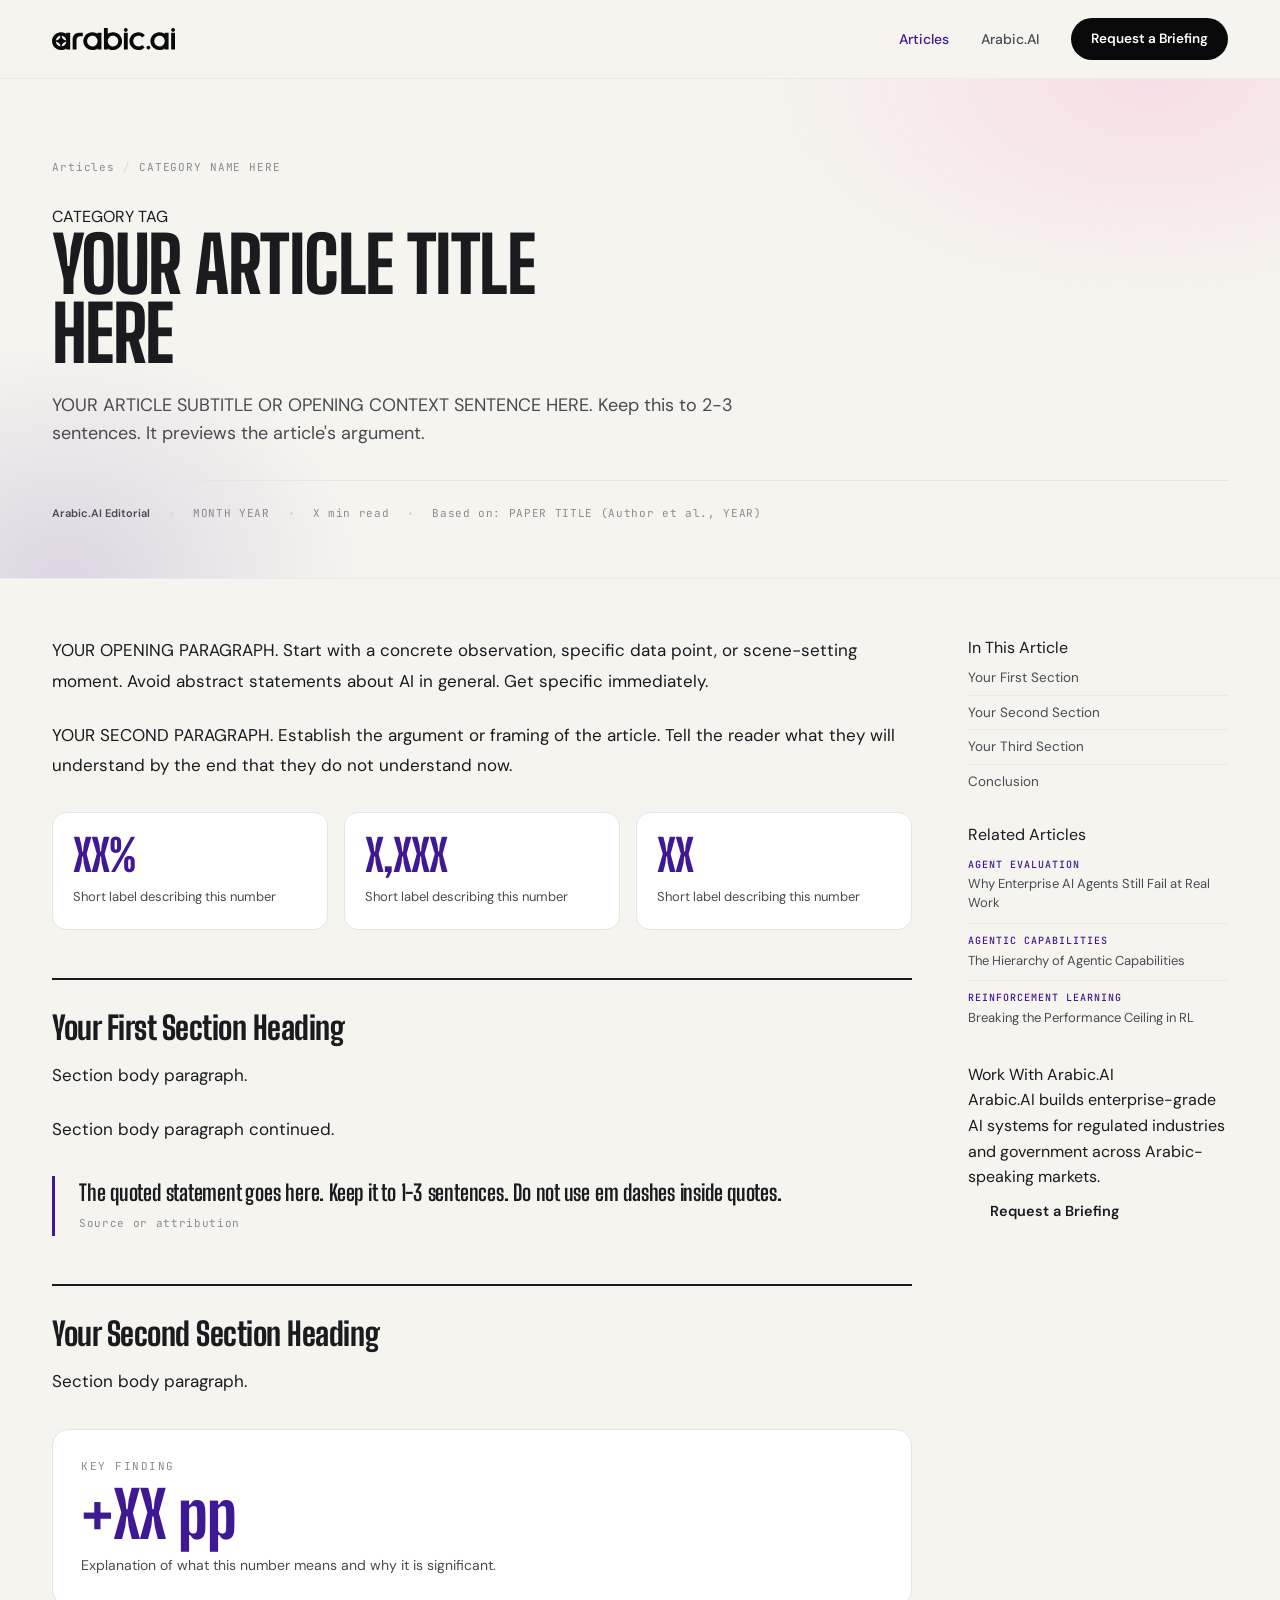
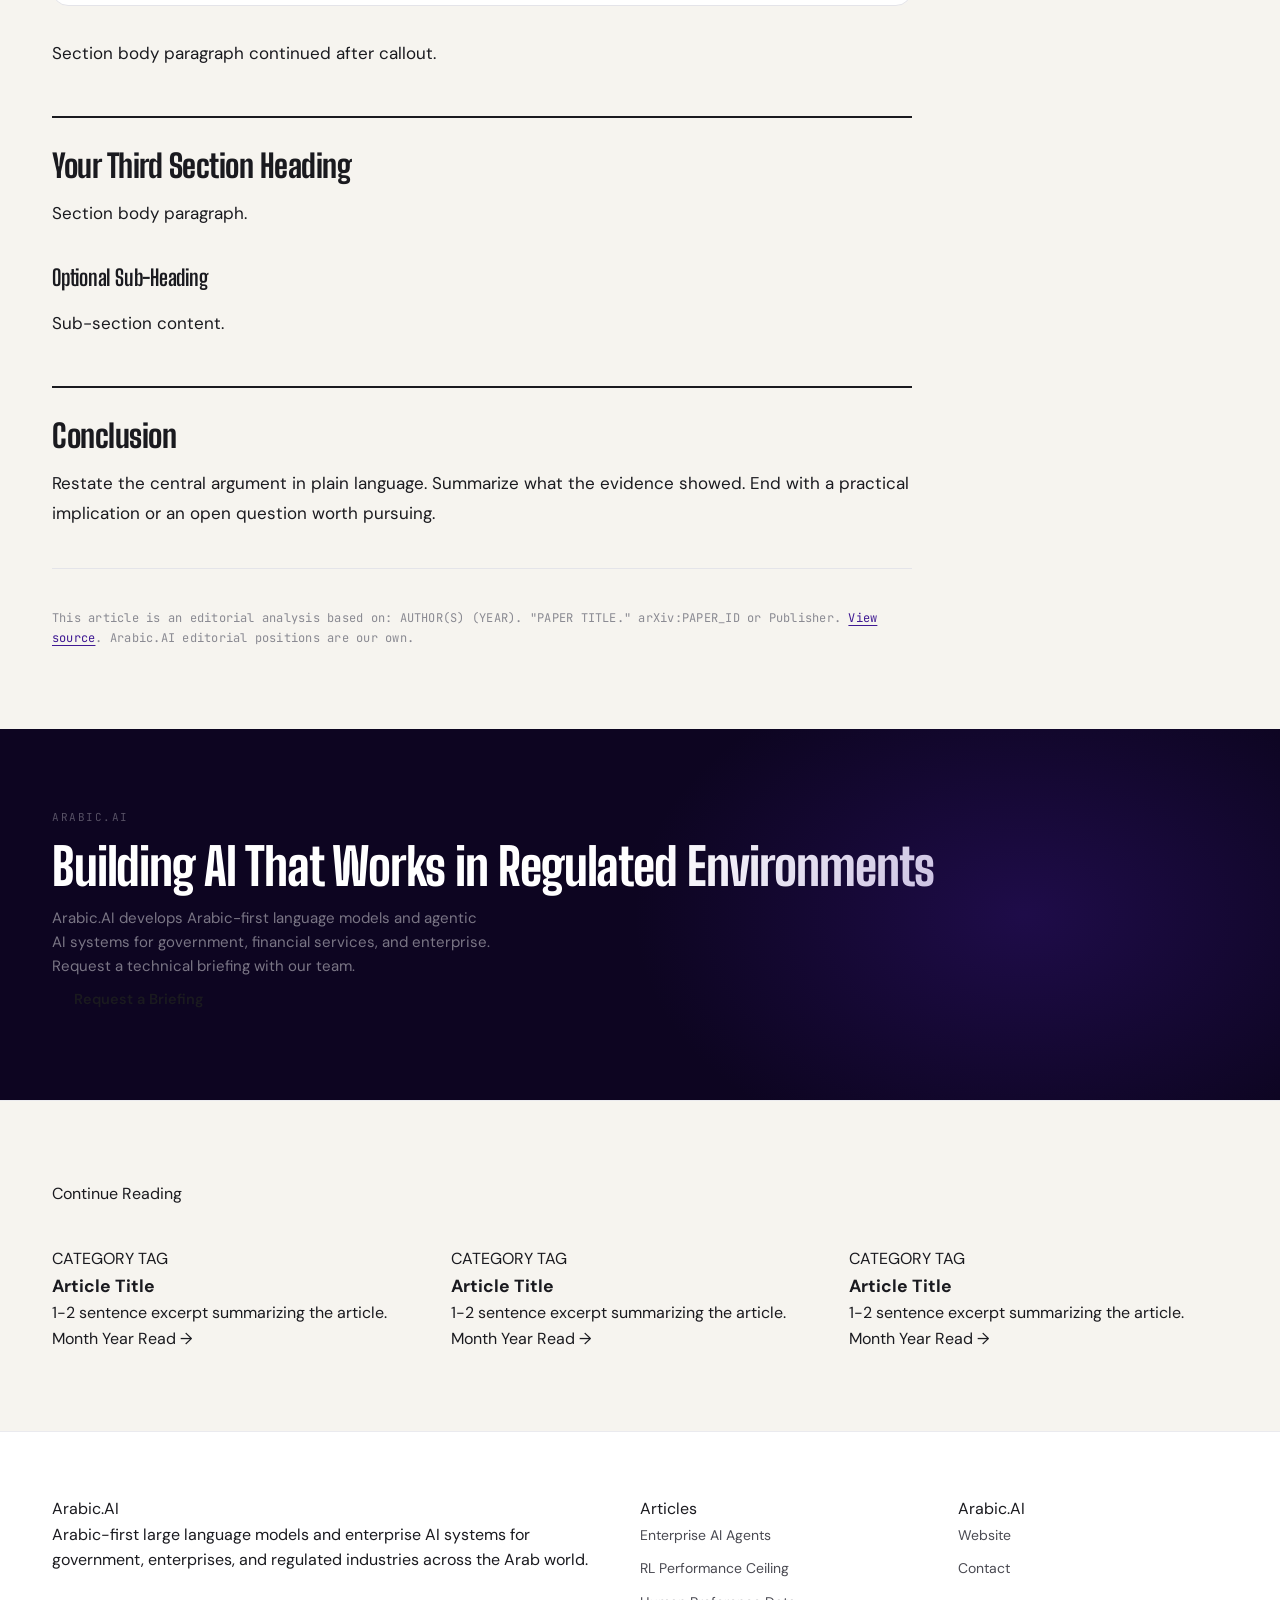
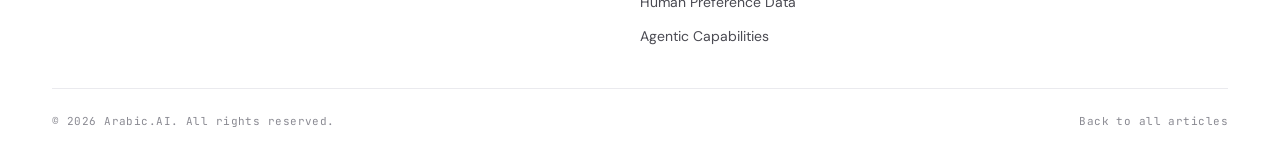
==== commit a03934fa: "Commit 3" ====
--- a/articles/_TEMPLATE.html
+++ b/articles/_TEMPLATE.html
@@ -28,7 +28,7 @@
   <nav class="site-nav" role="navigation" aria-label="Main navigation">
     <div class="site-nav__inner">
             <a href="../index.html" class="site-nav__logo" aria-label="Arabic.AI home">
-        <span class="site-nav__wordmark">arabic<span class="accent">.ai</span></span>
+        <img src="../assets/images/logo-black.svg" alt="Arabic.AI" height="22" style="display:block;">
       </a>
       <ul class="site-nav__links">
         <li><a href="../index.html" class="active">Articles</a></li>
--- a/assets/css/style.css
+++ b/assets/css/style.css
@@ -92,14 +92,9 @@
 
 /* Wordmark text fallback (before SVG logo is added) */
 .site-nav__wordmark {
-  font-family: var(--display);
-  font-weight: 900;
-  font-size: 22px;
-  letter-spacing: -0.02em;
-  color: var(--ink);
+  display: block;
   line-height: 1;
 }
-.site-nav__wordmark .accent { color: var(--purple); }
 
 .site-nav__links {
   display: flex;
@@ -127,6 +122,7 @@
   border-radius: 999px;
   font-size: 13.5px !important;
   font-weight: 600 !important;
+  white-space: nowrap;
   transition: background .2s var(--ease) !important;
 }
 .site-nav__cta:hover { background: var(--purple) !important; }
@@ -245,6 +241,7 @@
   font: 600 14.5px var(--sans);
   cursor: pointer;
   text-decoration: none;
+  white-space: nowrap;
   transition: background .2s var(--ease), border-color .2s var(--ease), color .2s var(--ease);
   border: 0;
 }
@@ -526,14 +523,9 @@
 }
 
 .site-footer__brand {
-  font-family: var(--display);
-  font-weight: 900;
-  font-size: 20px;
-  letter-spacing: -0.02em;
-  color: var(--ink);
+  display: block;
   margin-bottom: 10px;
 }
-.site-footer__brand .accent { color: var(--purple); }
 
 .site-footer__desc {
   font-size: 13.5px;
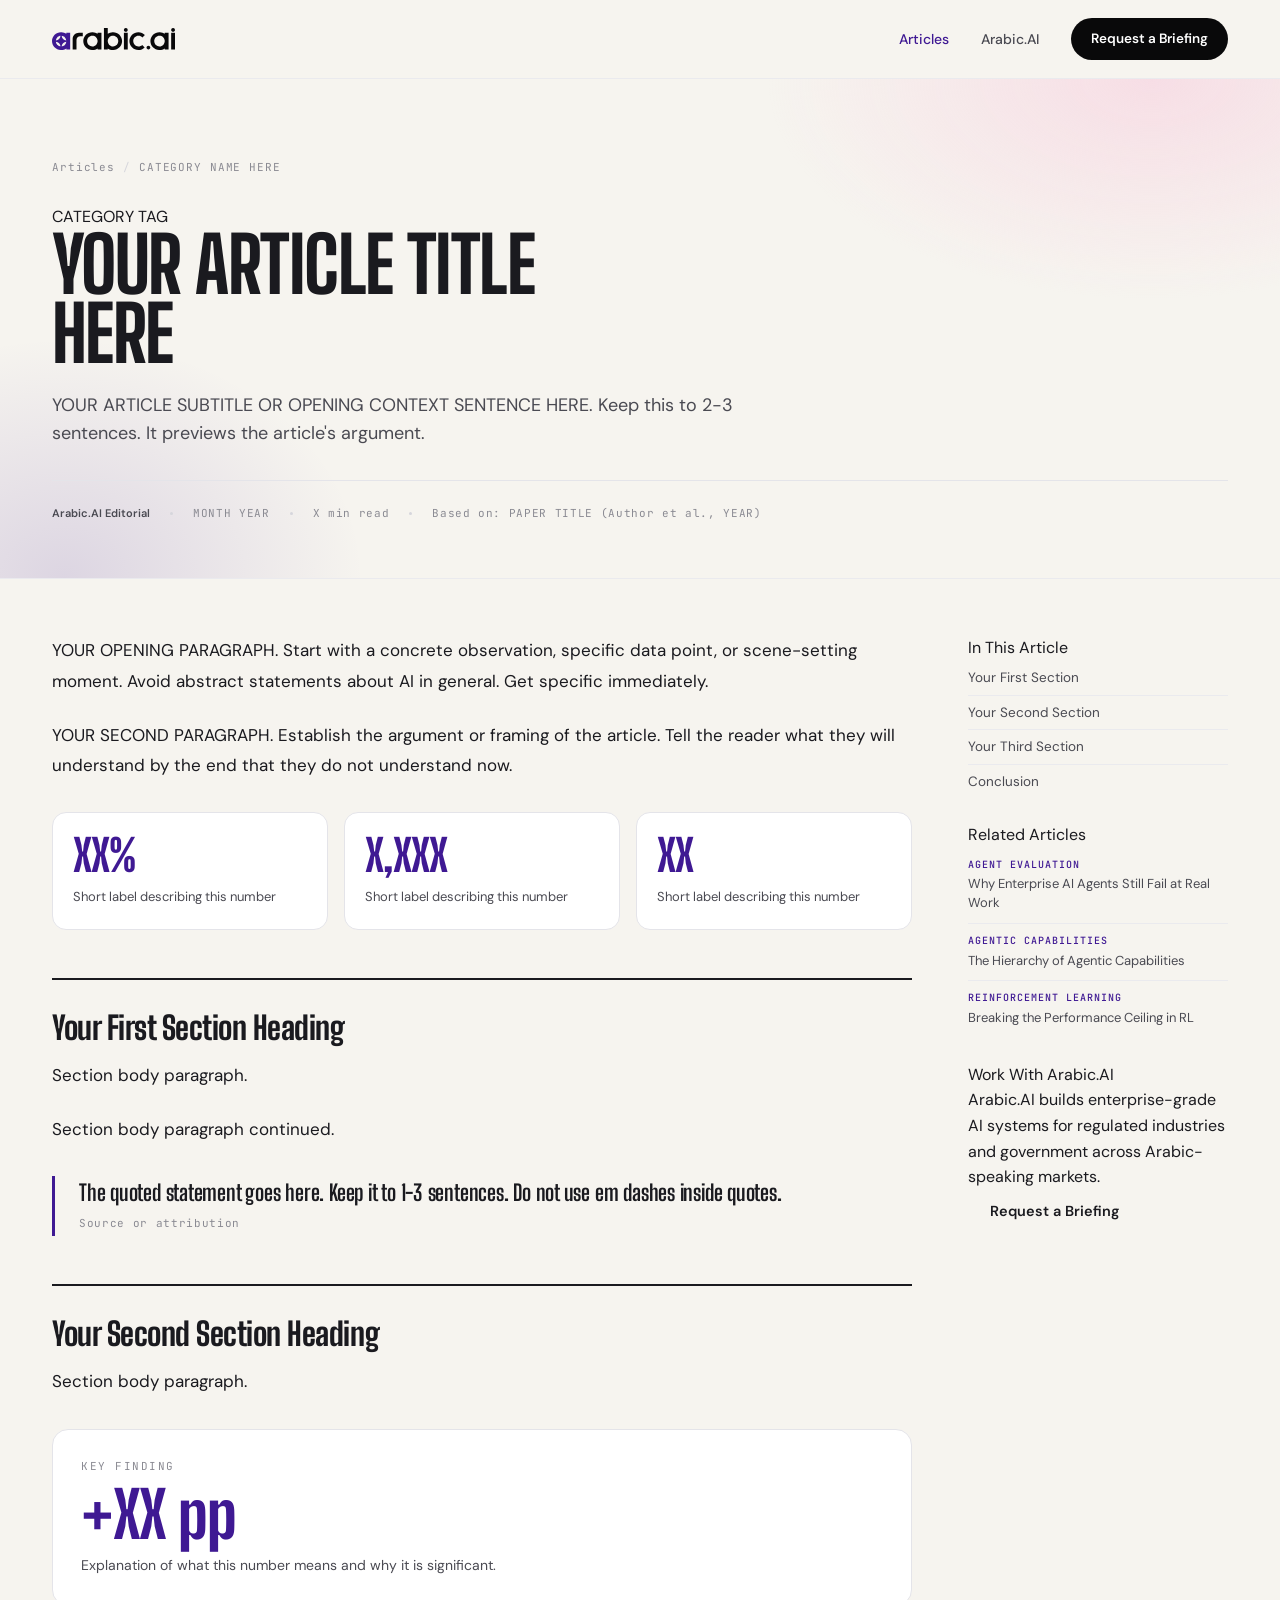
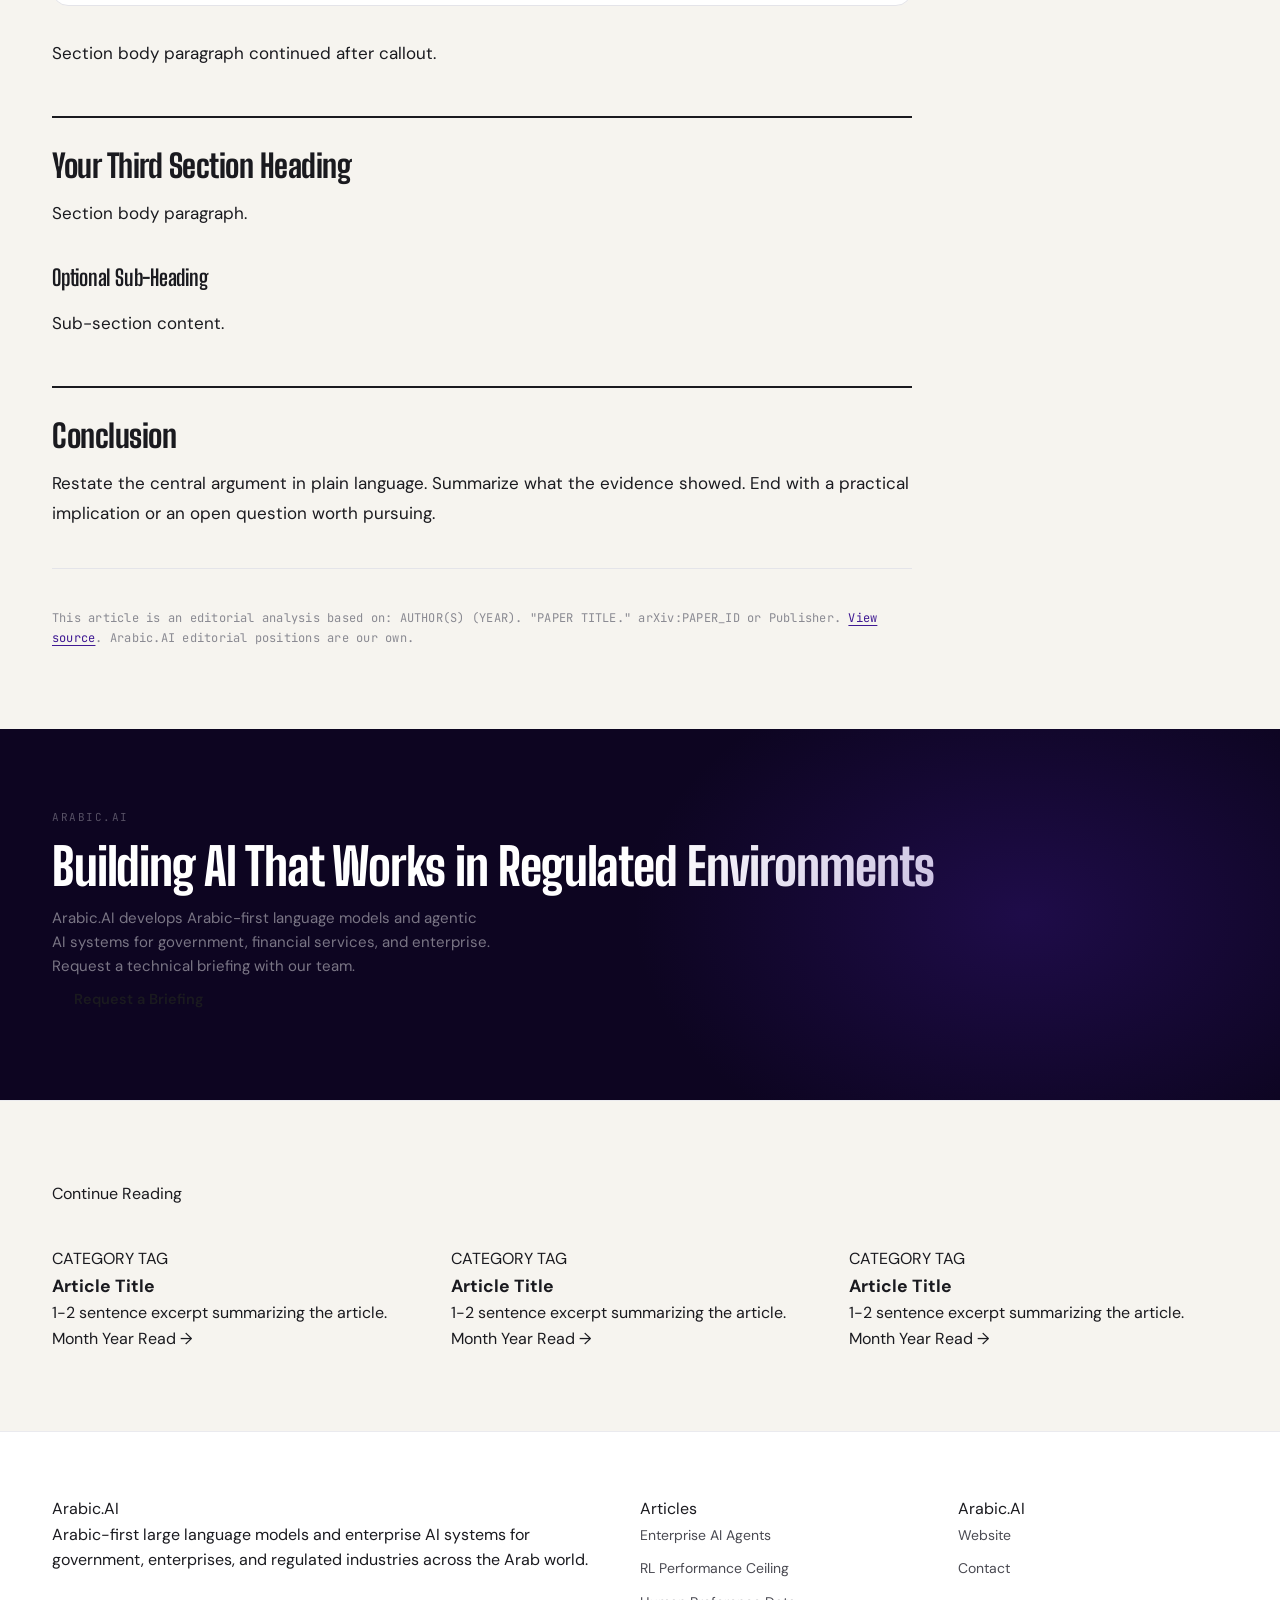
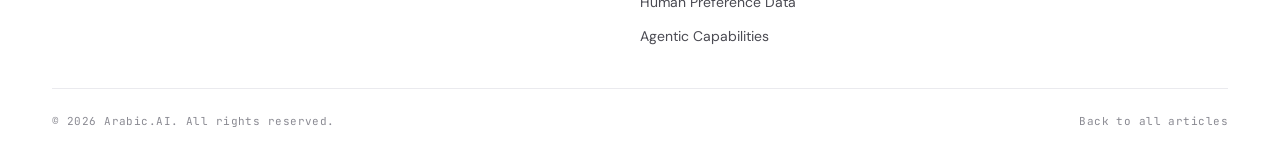
==== commit d336da1b: "Commit 4 (full svg)" ====
--- a/articles/_TEMPLATE.html
+++ b/articles/_TEMPLATE.html
@@ -28,7 +28,7 @@
   <nav class="site-nav" role="navigation" aria-label="Main navigation">
     <div class="site-nav__inner">
             <a href="../index.html" class="site-nav__logo" aria-label="Arabic.AI home">
-        <img src="../assets/images/logo-black.svg" alt="Arabic.AI" height="22" style="display:block;">
+        <img src="../assets/images/logo-full.svg" alt="Arabic.AI" height="22" style="display:block;">
       </a>
       <ul class="site-nav__links">
         <li><a href="../index.html" class="active">Articles</a></li>
